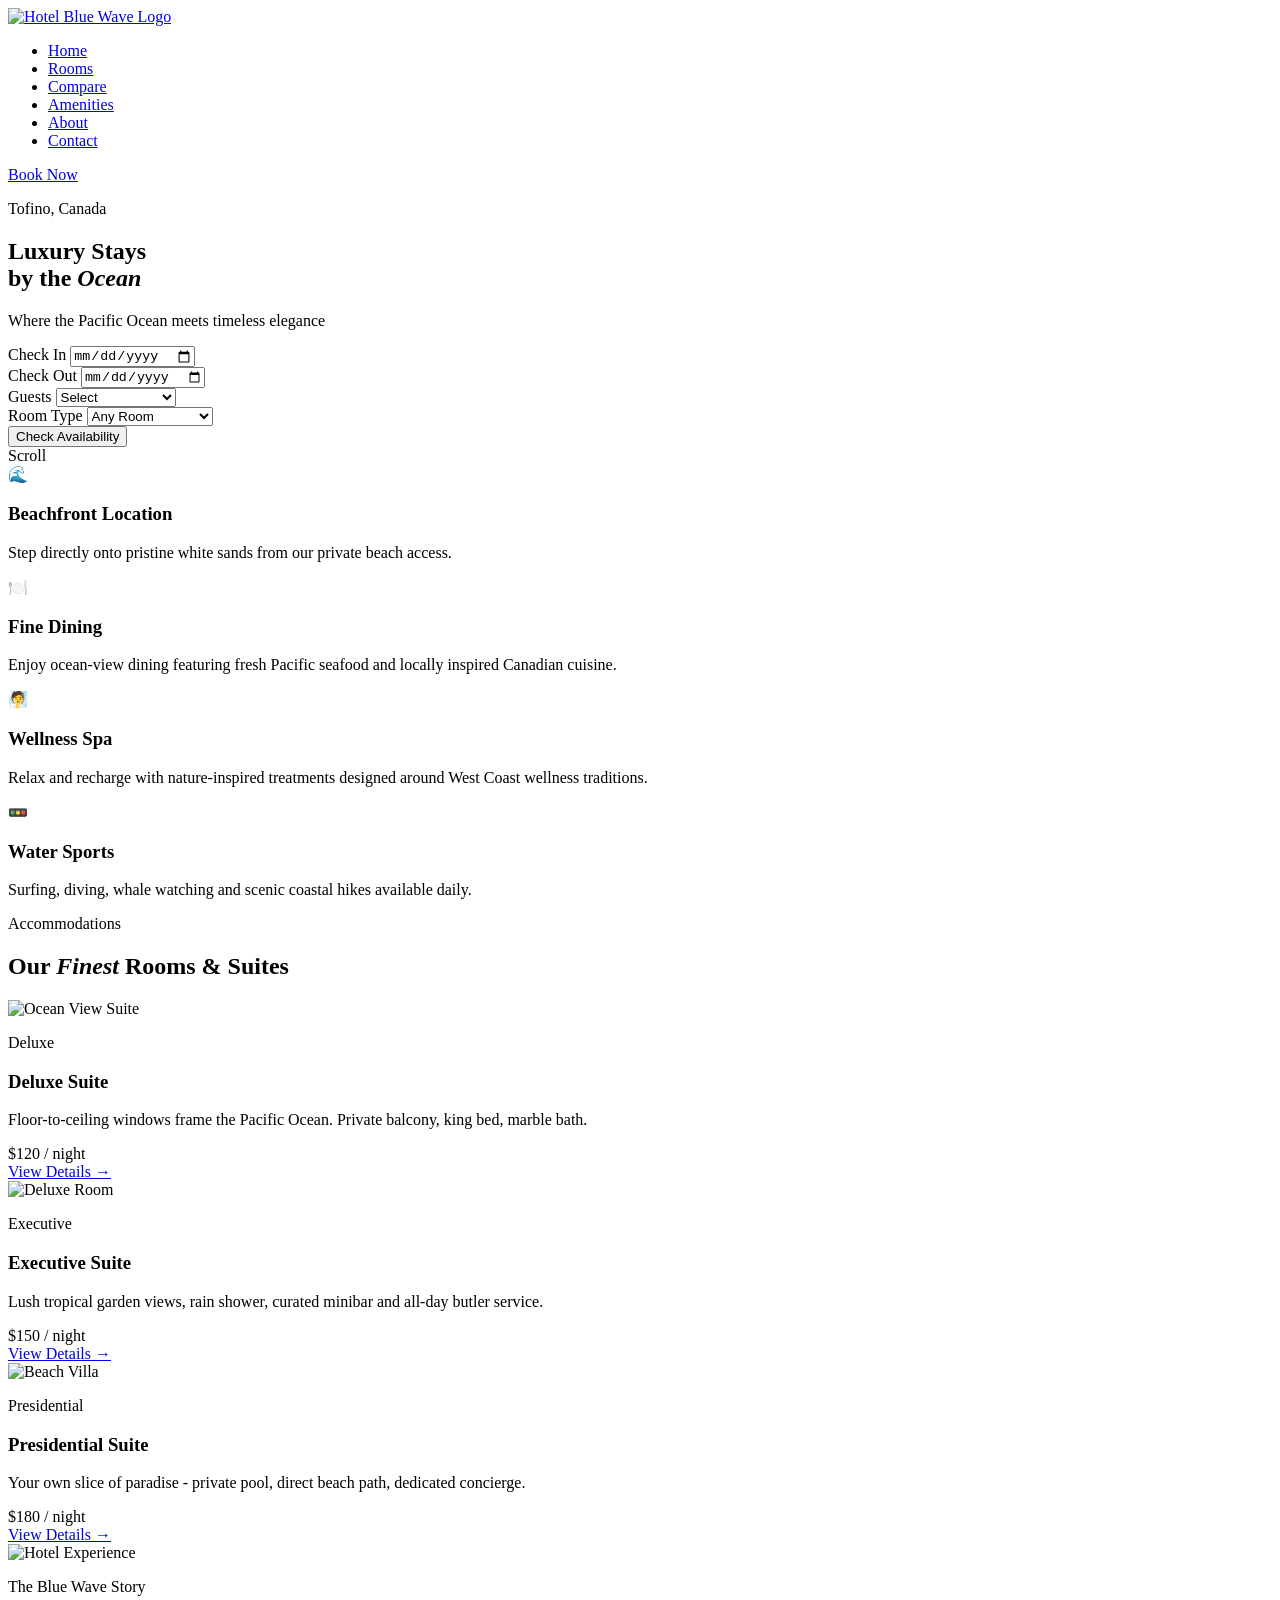
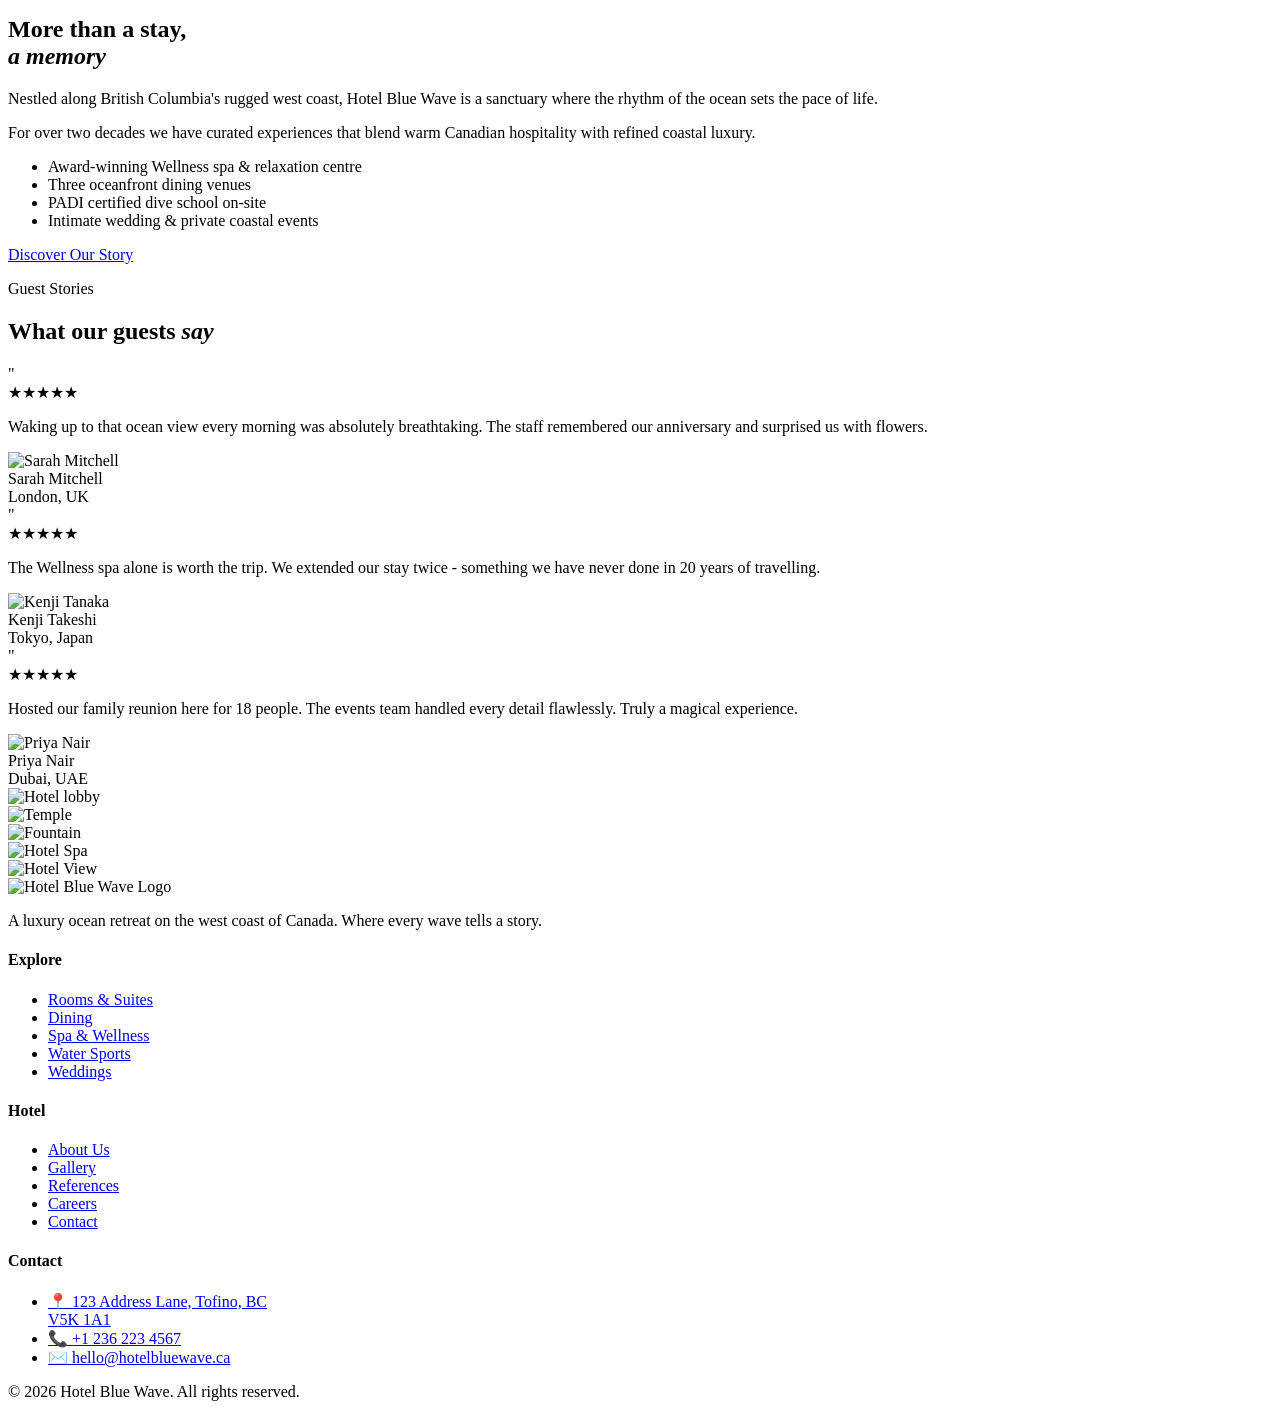
==== index.html @ 7d0e746a "Add files via upload" ====
<!DOCTYPE html>
<html lang="en">
<head>
  <meta charset="UTF-8" />
  <meta name="viewport" content="width=device-width, initial-scale=1.0"/>
  <title>Hotel Blue Wave — Luxury by the Ocean</title>
  <link href="assets/images/logo.ico" type="image/x-icon" rel="icon">
  <link rel="preconnect" href="https://fonts.googleapis.com">
  <link href="https://fonts.googleapis.com/css2?family=Cormorant+Garamond:ital,wght@0,300;0,400;0,600;1,300;1,400&family=DM+Sans:wght@300;400;500&display=swap" rel="stylesheet">
  <link rel="stylesheet" href="assets/css/index_styles.css">
</head>
<body>

  <!-- NAVBAR -->
  <nav class="navbar" id="navbar">
    <div class="logo">
      <a href="index.html">
      <img src="assets/images/logo.png" alt="Hotel Blue Wave Logo" width="140px">
      </a>
    </div>
    <ul class="nav-links" id="nav-links">
      <li><a href="index.html" class="active">Home</a></li>
      <li><a href="rooms.html">Rooms</a></li>
      <li><a href="compare.html">Compare</a></li>
      <li><a href="amenities.html">Amenities</a></li>
      <li><a href="about.html">About</a></li>
      <li><a href="contact.html">Contact</a></li>
    </ul>
    <a href="bookingForm.html" class="book-btn">Book Now</a>
  </nav>

  <!-- HERO -->
  <section class="hero">
    <div class="hero-bg"></div>
    <div class="hero-overlay"></div>
    <div class="hero-content">
      <p class="hero-eyebrow">Tofino, Canada</p>
      <h1>Luxury Stays<br>by the <em>Ocean</em></h1>
      <p>Where the Pacific Ocean meets timeless elegance</p>
      <div class="booking-bar">
        <div class="booking-field">
          <label for="check-in">Check In</label>
          <input type="date" id="check-in">
        </div>
        <div class="booking-field">
          <label for="check-out">Check Out</label>
          <input type="date" id="check-out">
        </div>
        <div class="booking-field">
          <label for="guests">Guests</label>
          <select id="guests">
            <option value="">Select</option>
            <option>1 Adult</option>
            <option>2 Adults</option>
            <option>2 Adults, 1 Child</option>
            <option>Family (4+)</option>
          </select>
        </div>
        <div class="booking-field">
          <label for="room-type">Room Type</label>
          <select id="room-type">
            <option value="">Any Room</option>
            <option value = "Deluxe Room">Deluxe Suite</option>
            <option value = "Executive Suite">Executive Suite</option>
            <option value = "Presidential Suite">Presidential Suite</option>
            <option value = "Family Room">Family Room</option>
          </select>
        </div>
        <button class="search-btn">Check Availability</button>
      </div>
    </div>
    <div class="scroll-hint">
      <div class="line"></div>
      <span>Scroll</span>
    </div>
  </section>

  <!-- FEATURES -->
  <div class="features">
    <div class="feature-item">
      <div class="feature-icon">&#127754;</div>
      <h3>Beachfront Location</h3>
      <p>Step directly onto pristine white sands from our private beach access.</p>
    </div>
    <div class="feature-item">
      <div class="feature-icon">&#127869;&#65039;</div>
      <h3>Fine Dining</h3>
      <p>Enjoy ocean-view dining featuring fresh Pacific seafood and locally inspired Canadian cuisine.</p>
    </div>
    <div class="feature-item">
      <div class="feature-icon">&#129494;</div>
      <h3>Wellness Spa</h3>
      <p>Relax and recharge with nature-inspired treatments designed around West Coast wellness traditions.</p>
    </div>
    <div class="feature-item">
      <div class="feature-icon">&#128677;&#65039;</div>
      <h3>Water Sports</h3>
      <p>Surfing, diving, whale watching and scenic coastal hikes available daily.</p>
    </div>
  </div>

  <!-- ROOMS -->
  <section class="rooms">
    <div class="rooms-header">
      <p class="section-label">Accommodations</p>
      <h2 class="section-title">Our <em>Finest</em> Rooms &amp; Suites</h2>
      <div class="divider"></div>
    </div>
    <div class="rooms-grid">
      <div class="room-card">
        <div class="room-img"><img src="assets/images/oceanSuite.jpg" alt="Ocean View Suite"></div>
        <div class="room-info">
          <p class="room-type">Deluxe</p>
          <h3>Deluxe Suite</h3>
          <p>Floor-to-ceiling windows frame the Pacific Ocean. Private balcony, king bed, marble bath.</p>
          <div class="room-footer">
            <div class="room-price">$120 <span>/ night</span></div>
            <a href="rooms.html" class="room-btn">View Details &rarr;</a>
          </div>
        </div>
      </div>
      <div class="room-card">
        <div class="room-img"><img src="assets/images/jrSuite.webp" alt="Deluxe Room"></div>
        <div class="room-info">
          <p class="room-type">Executive</p>
          <h3>Executive Suite</h3>
          <p>Lush tropical garden views, rain shower, curated minibar and all-day butler service.</p>
          <div class="room-footer">
            <div class="room-price">$150 <span>/ night</span></div>
            <a href="rooms.html" class="room-btn">View Details &rarr;</a>
          </div>
        </div>
      </div>
      <div class="room-card">
        <div class="room-img"><img src="assets/images/presidentialSuite.jpg" alt="Beach Villa"></div>
        <div class="room-info">
          <p class="room-type">Presidential</p>
          <h3>Presidential Suite</h3>
          <p>Your own slice of paradise - private pool, direct beach path, dedicated concierge.</p>
          <div class="room-footer">
            <div class="room-price">$180 <span>/ night</span></div>
            <a href="rooms.html" class="room-btn">View Details &rarr;</a>
          </div>
        </div>
      </div>
    </div>
  </section>

  <!-- EXPERIENCE -->
  <div class="experience">
    <div class="exp-image"><img src="assets/images/homecontent.png" alt="Hotel Experience"></div>
    <div class="exp-content">
      <p class="section-label">The Blue Wave Story</p>
      <h2 class="section-title">More than a stay,<br><em>a memory</em></h2>
      <div class="divider"></div>
      <p>Nestled along British Columbia's rugged west coast, Hotel Blue Wave is a sanctuary where the rhythm of the ocean sets the pace of life.</p>
      <p>For over two decades we have curated experiences that blend warm Canadian hospitality with refined coastal luxury.</p>
      <ul class="exp-list">
        <li>Award-winning Wellness spa &amp; relaxation centre</li>
        <li>Three oceanfront dining venues</li>
        <li>PADI certified dive school on-site</li>
        <li>Intimate wedding &amp; private coastal events</li>
      </ul>
      <a href="about.html" class="cta-btn">Discover Our Story</a>
    </div>
  </div>

  <!-- TESTIMONIALS -->
  <section class="testimonials">
    <p class="section-label">Guest Stories</p>
    <h2 class="section-title">What our guests <em>say</em></h2>
    <div class="divider"></div>
    <div class="testi-grid">
      <div class="testi-card">
        <div class="quote-mark">"</div>
        <div class="stars">&#9733;&#9733;&#9733;&#9733;&#9733;</div>
        <p>Waking up to that ocean view every morning was absolutely breathtaking. The staff remembered our anniversary and surprised us with flowers.</p>
        <div class="testi-author">
          <div class="testi-avatar"><img src="assets/images/guest-sarah.avif" alt="Sarah Mitchell"></div>
          <div><div class="testi-name">Sarah Mitchell</div><div class="testi-loc">London, UK</div></div>
        </div>
      </div>
      <div class="testi-card">
        <div class="quote-mark">"</div>
        <div class="stars">&#9733;&#9733;&#9733;&#9733;&#9733;</div>
        <p>The Wellness spa alone is worth the trip. We extended our stay twice - something we have never done in 20 years of travelling.</p>
        <div class="testi-author">
          <div class="testi-avatar"><img src="assets/images/guest-kenji.avif" alt="Kenji Tanaka"></div>
          <div><div class="testi-name">Kenji Takeshi</div><div class="testi-loc">Tokyo, Japan</div></div>
        </div>
      </div>
      <div class="testi-card">
        <div class="quote-mark">"</div>
        <div class="stars">&#9733;&#9733;&#9733;&#9733;&#9733;</div>
        <p>Hosted our family reunion here for 18 people. The events team handled every detail flawlessly. Truly a magical experience.</p>
        <div class="testi-author">
          <div class="testi-avatar"><img src="assets/images/guest-priya.avif" alt="Priya Nair"></div>
          <div><div class="testi-name">Priya Nair</div><div class="testi-loc">Dubai, UAE</div></div>
        </div>
      </div>
    </div>
  </section>

  <!-- GALLERY -->
  <div class="gallery">
    <div class="gallery-item"><img src="assets/images/lobby.png" alt="Hotel lobby"></div>
    <div class="gallery-item"><img src="assets/images/hoteltemple.png" alt="Temple"></div>
    <div class="gallery-item"><img src="assets/images/fountain.png" alt="Fountain"></div>
    <div class="gallery-item"><img src="assets/images/hotelspa.png" alt="Hotel Spa"></div>
    <div class="gallery-item"><img src="assets/images/outside.png" alt="Hotel View"></div>
  </div>

  <!-- FOOTER -->
  <footer>
    <div class="footer-grid">
      <div class="footer-brand">
        <img src="assets/images/logo.png" alt="Hotel Blue Wave Logo" class="footer-logo">
        <p>A luxury ocean retreat on the west coast of Canada. Where every wave tells a story.</p>
      </div>
      <div class="footer-col">
        <h4>Explore</h4>
        <ul>
          <li><a href="rooms.html">Rooms &amp; Suites</a></li>
          <li><a href="#">Dining</a></li>
          <li><a href="amenities.html">Spa &amp; Wellness</a></li>
          <li><a href="#">Water Sports</a></li>
          <li><a href="#">Weddings</a></li>
        </ul>
      </div>
      <div class="footer-col">
        <h4>Hotel</h4>
        <ul>
          <li><a href="about.html">About Us</a></li>
          <li><a href="#">Gallery</a></li>
          <li><a href="references.html">References</a></li>
          <li><a href="#">Careers</a></li>
          <li><a href="contact.html">Contact</a></li>
        </ul>
      </div>
      <div class="footer-col">
        <h4>Contact</h4>
        <ul>
          <li><a href="#">&#128205; 123 Address Lane, Tofino, BC<br> V5K 1A1</a></li>
          <li><a href="#">&#128222; +1 236 223 4567</a></li>
          <li><a href="#">&#9993;&#65039; hello@hotelbluewave.ca</a></li>
        </ul>
      </div>
    </div>
    <div class="footer-bottom">
      <span>&copy; 2026 Hotel Blue Wave. All rights reserved.</span>
      <span id="dateTime"></span>
    </div>
  </footer>

  <script src="assets/js/index.js"></script>
</body>
</html>
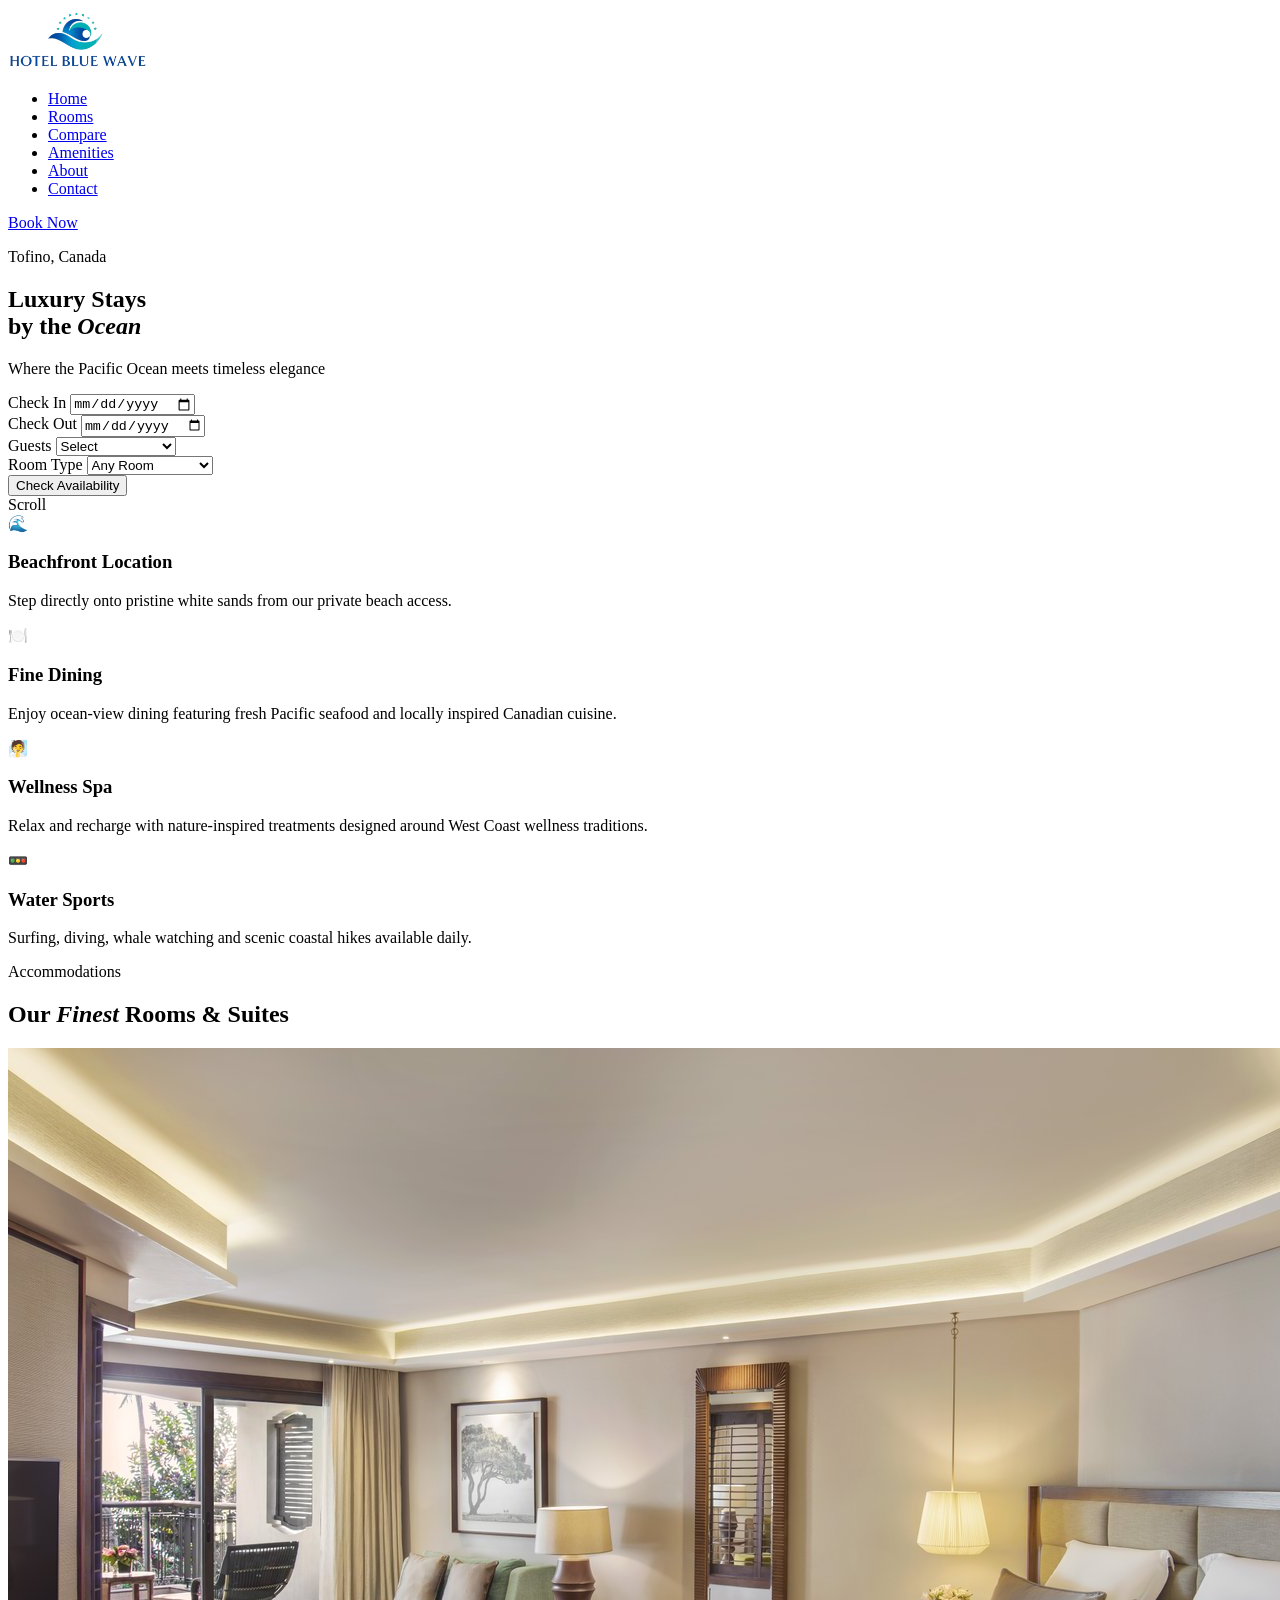
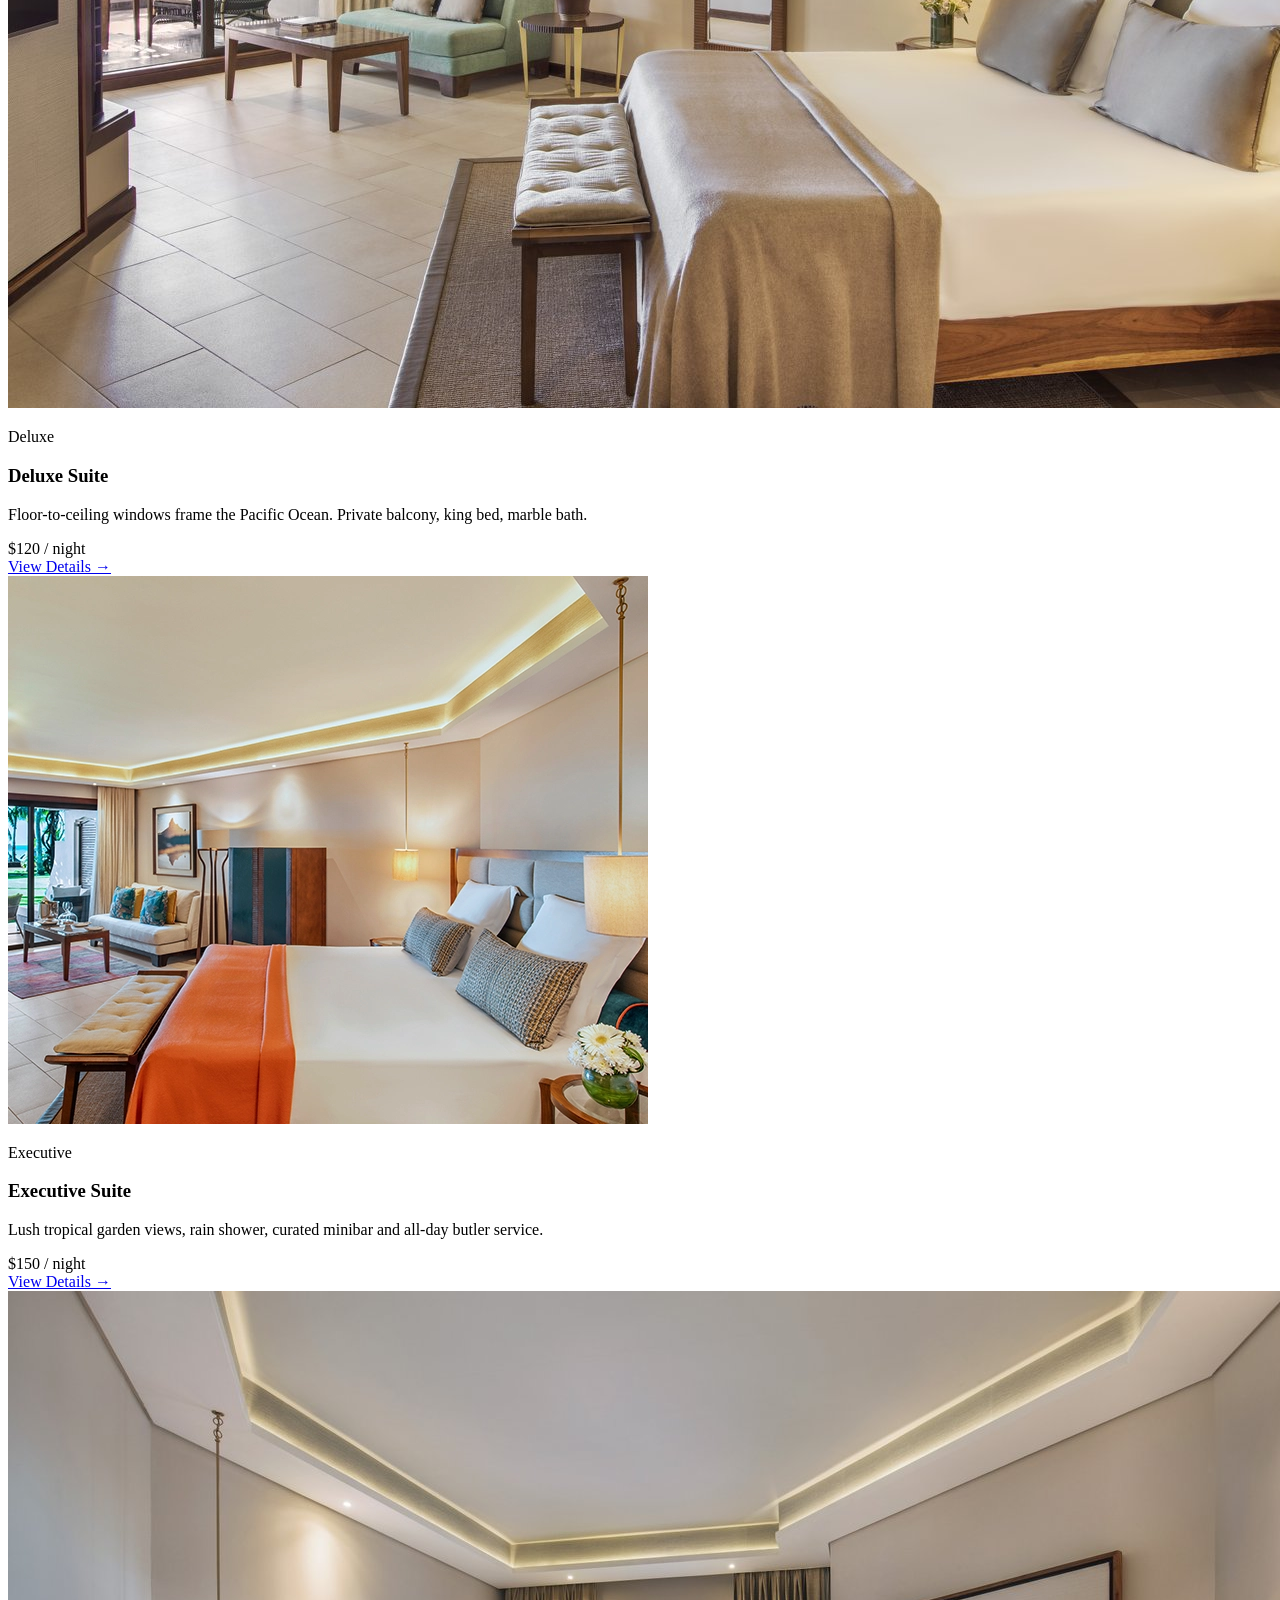
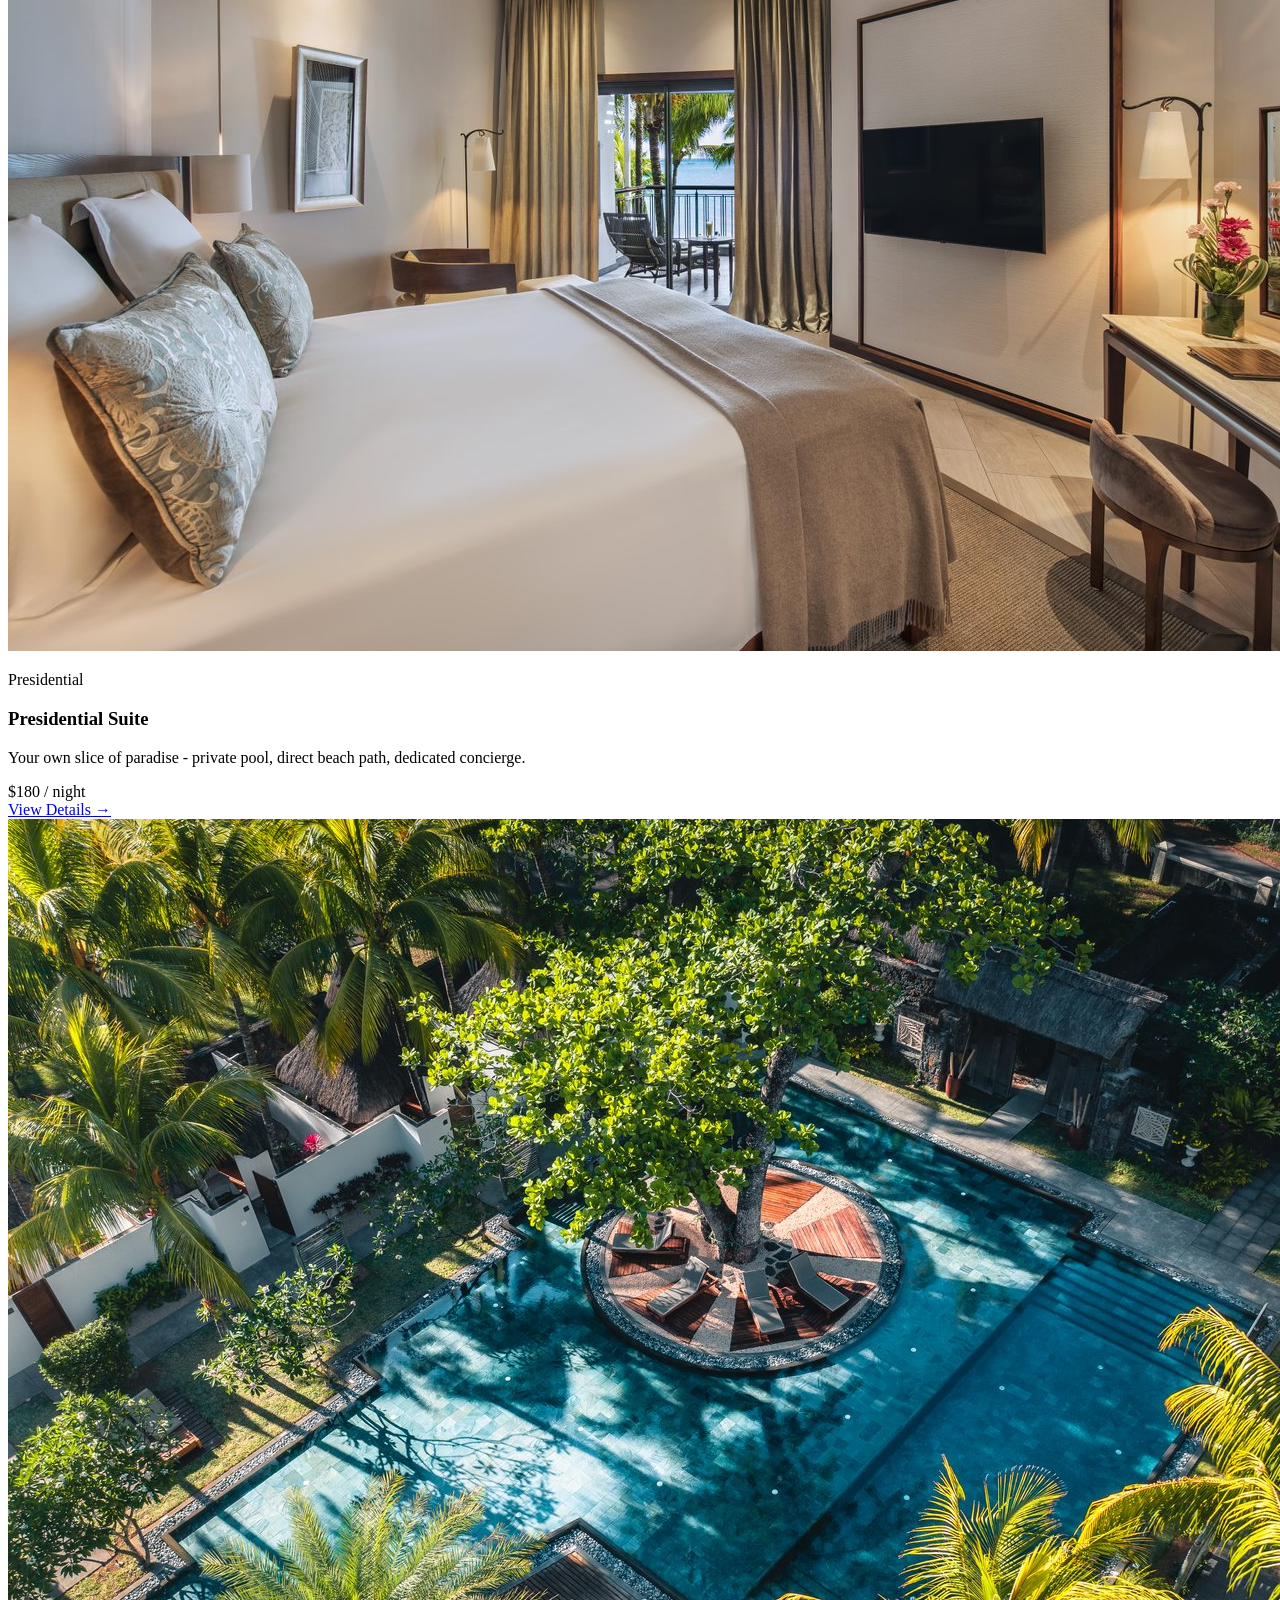
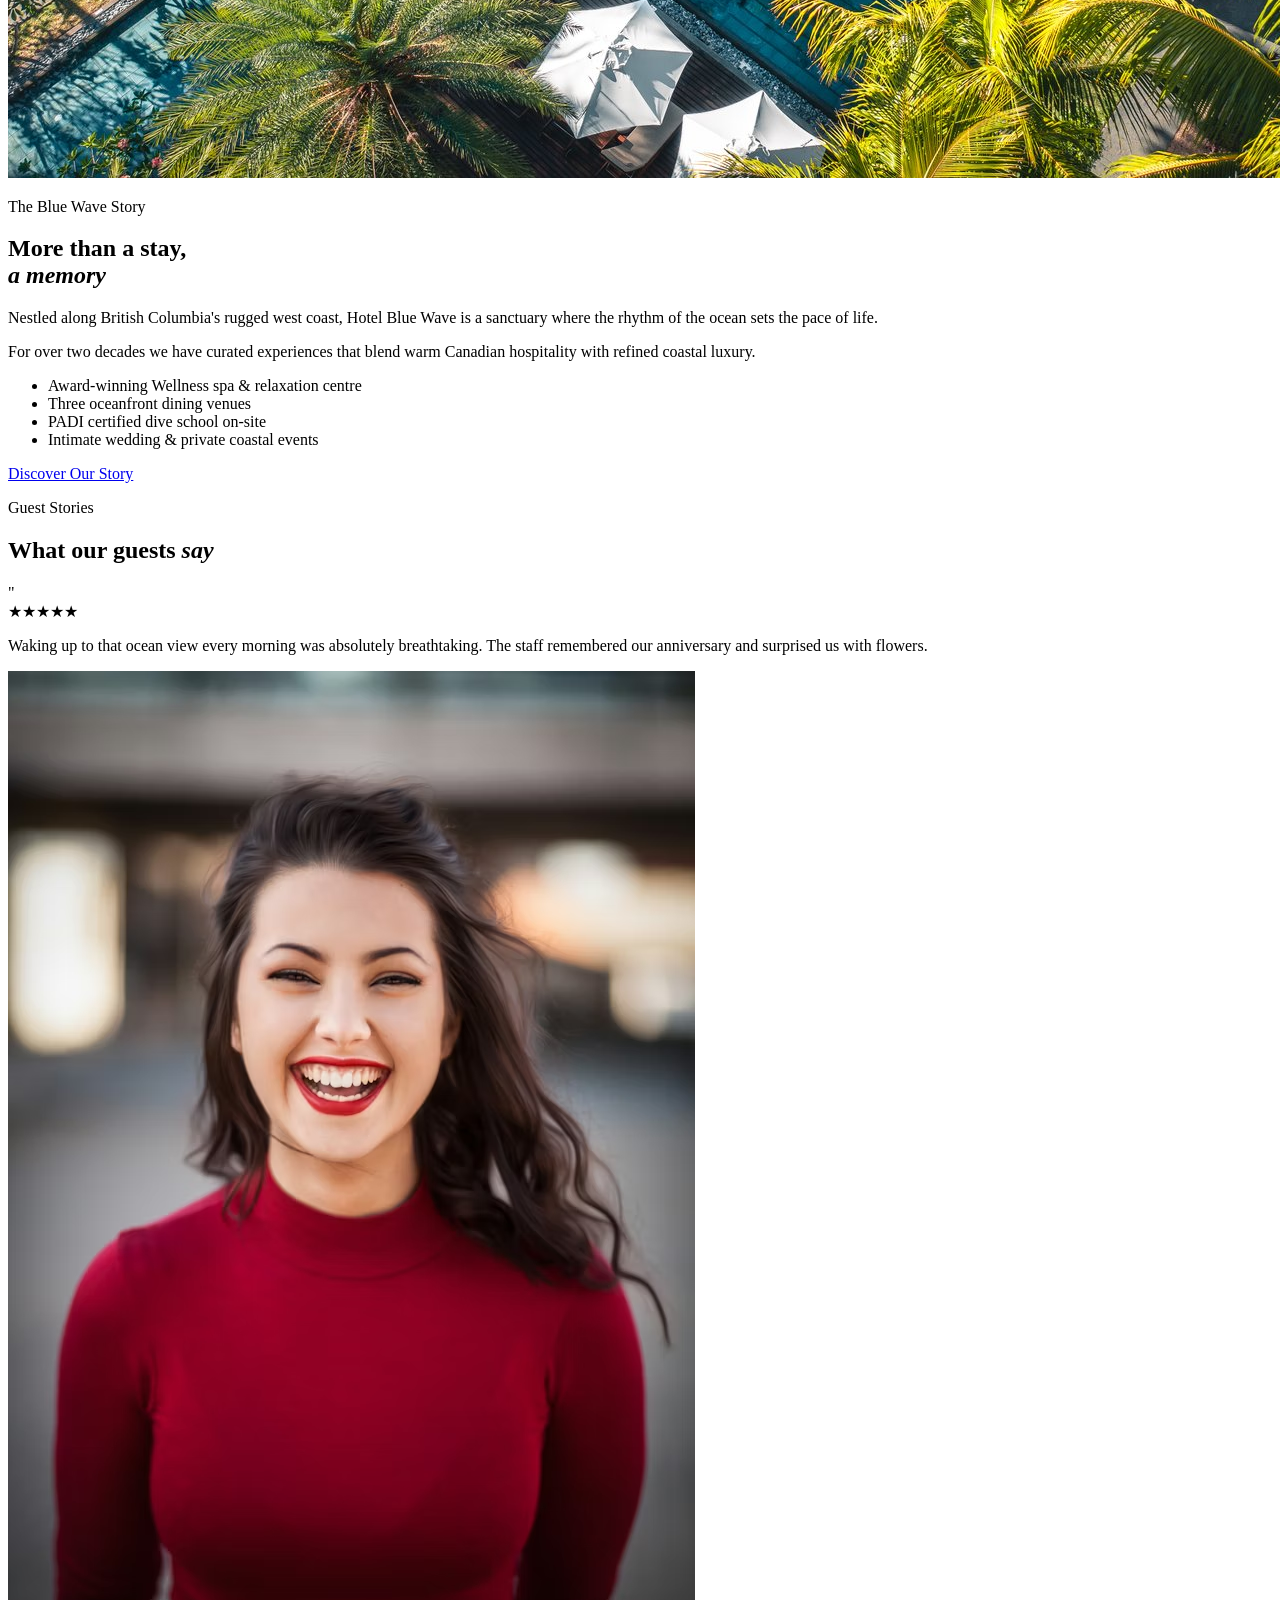
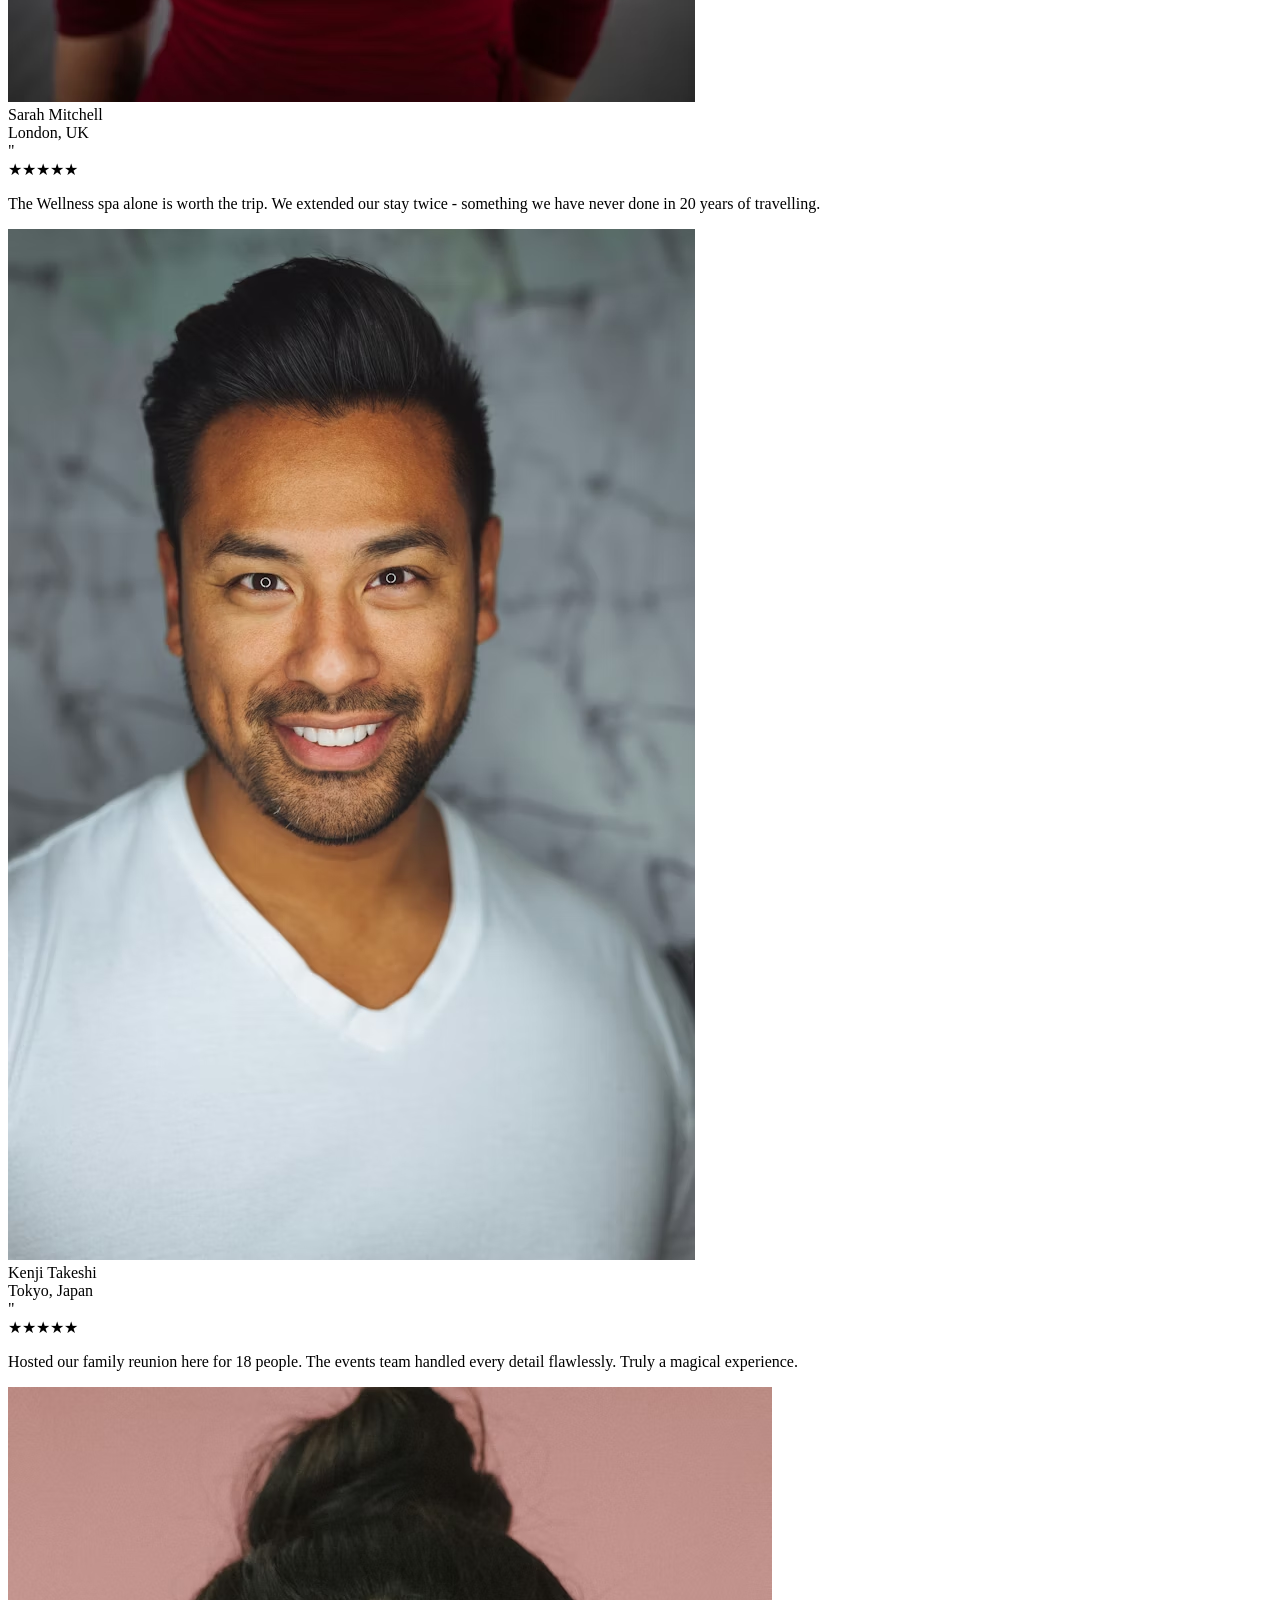
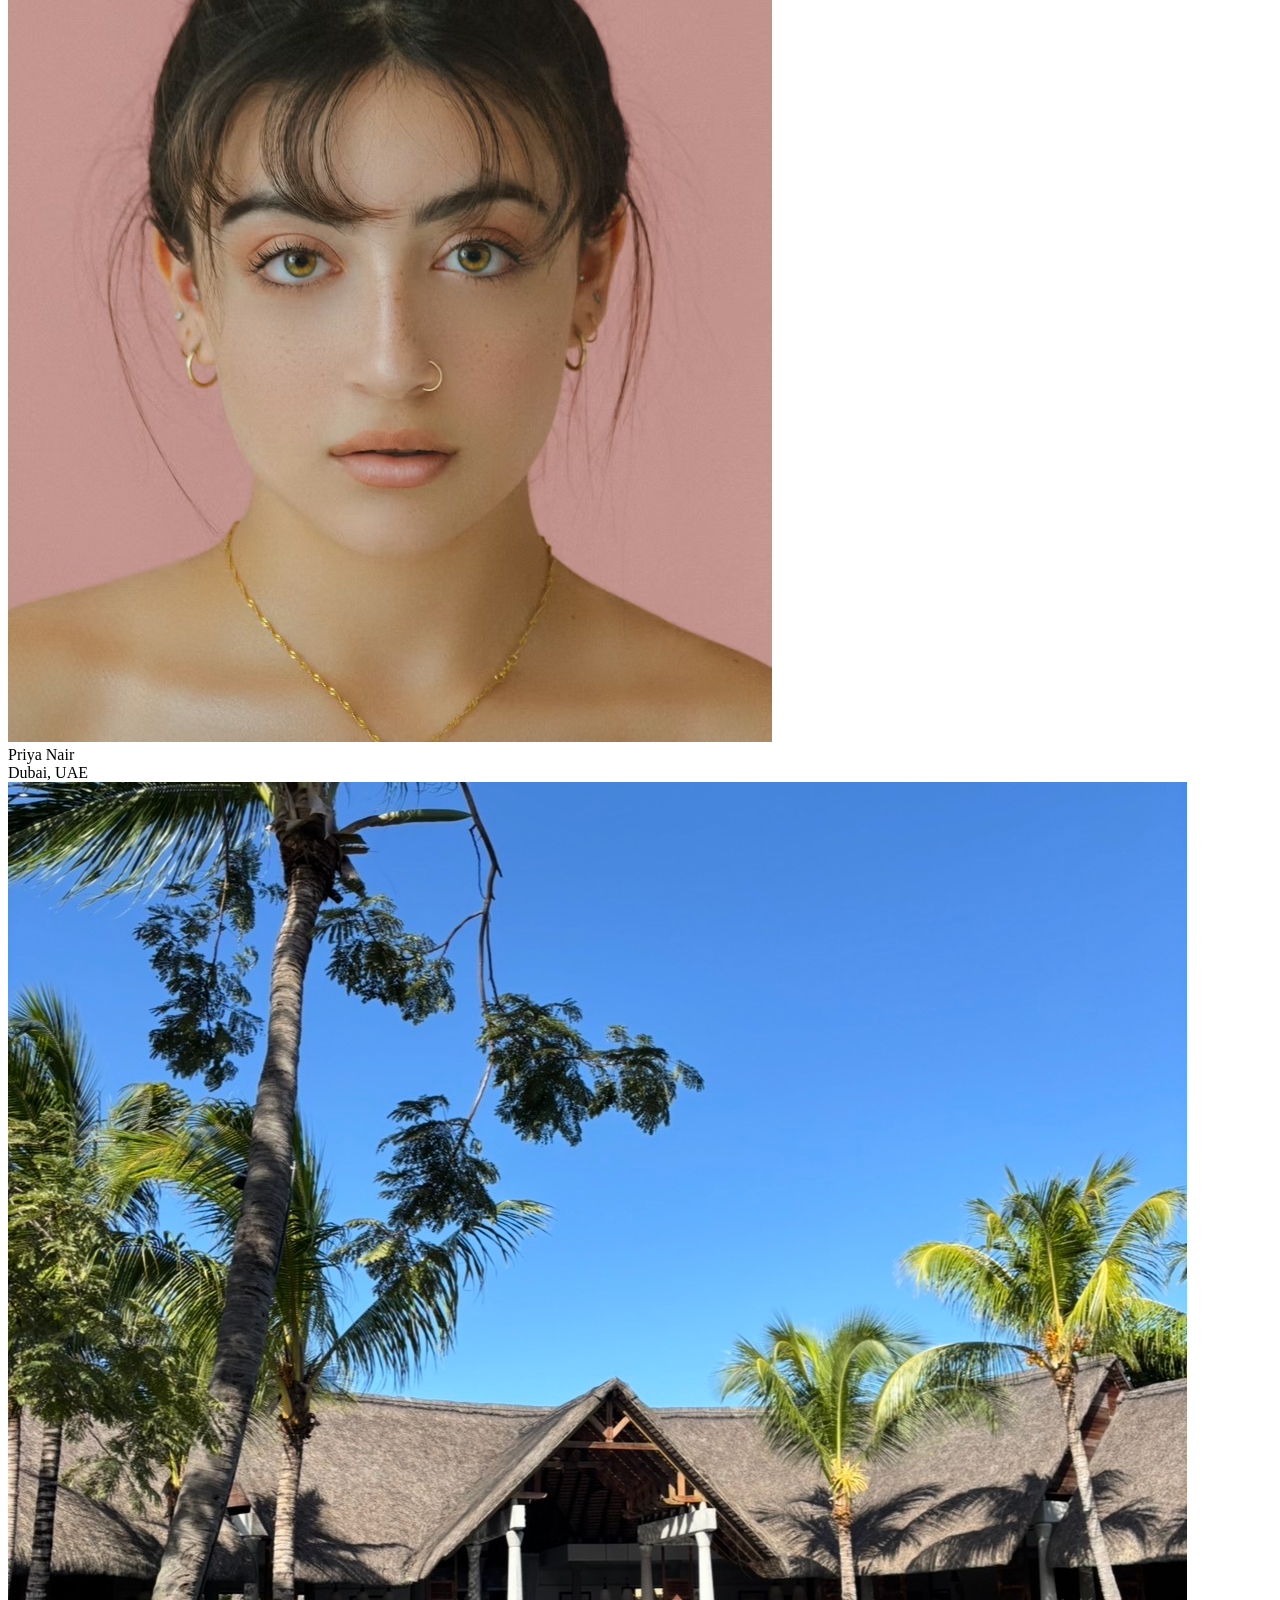
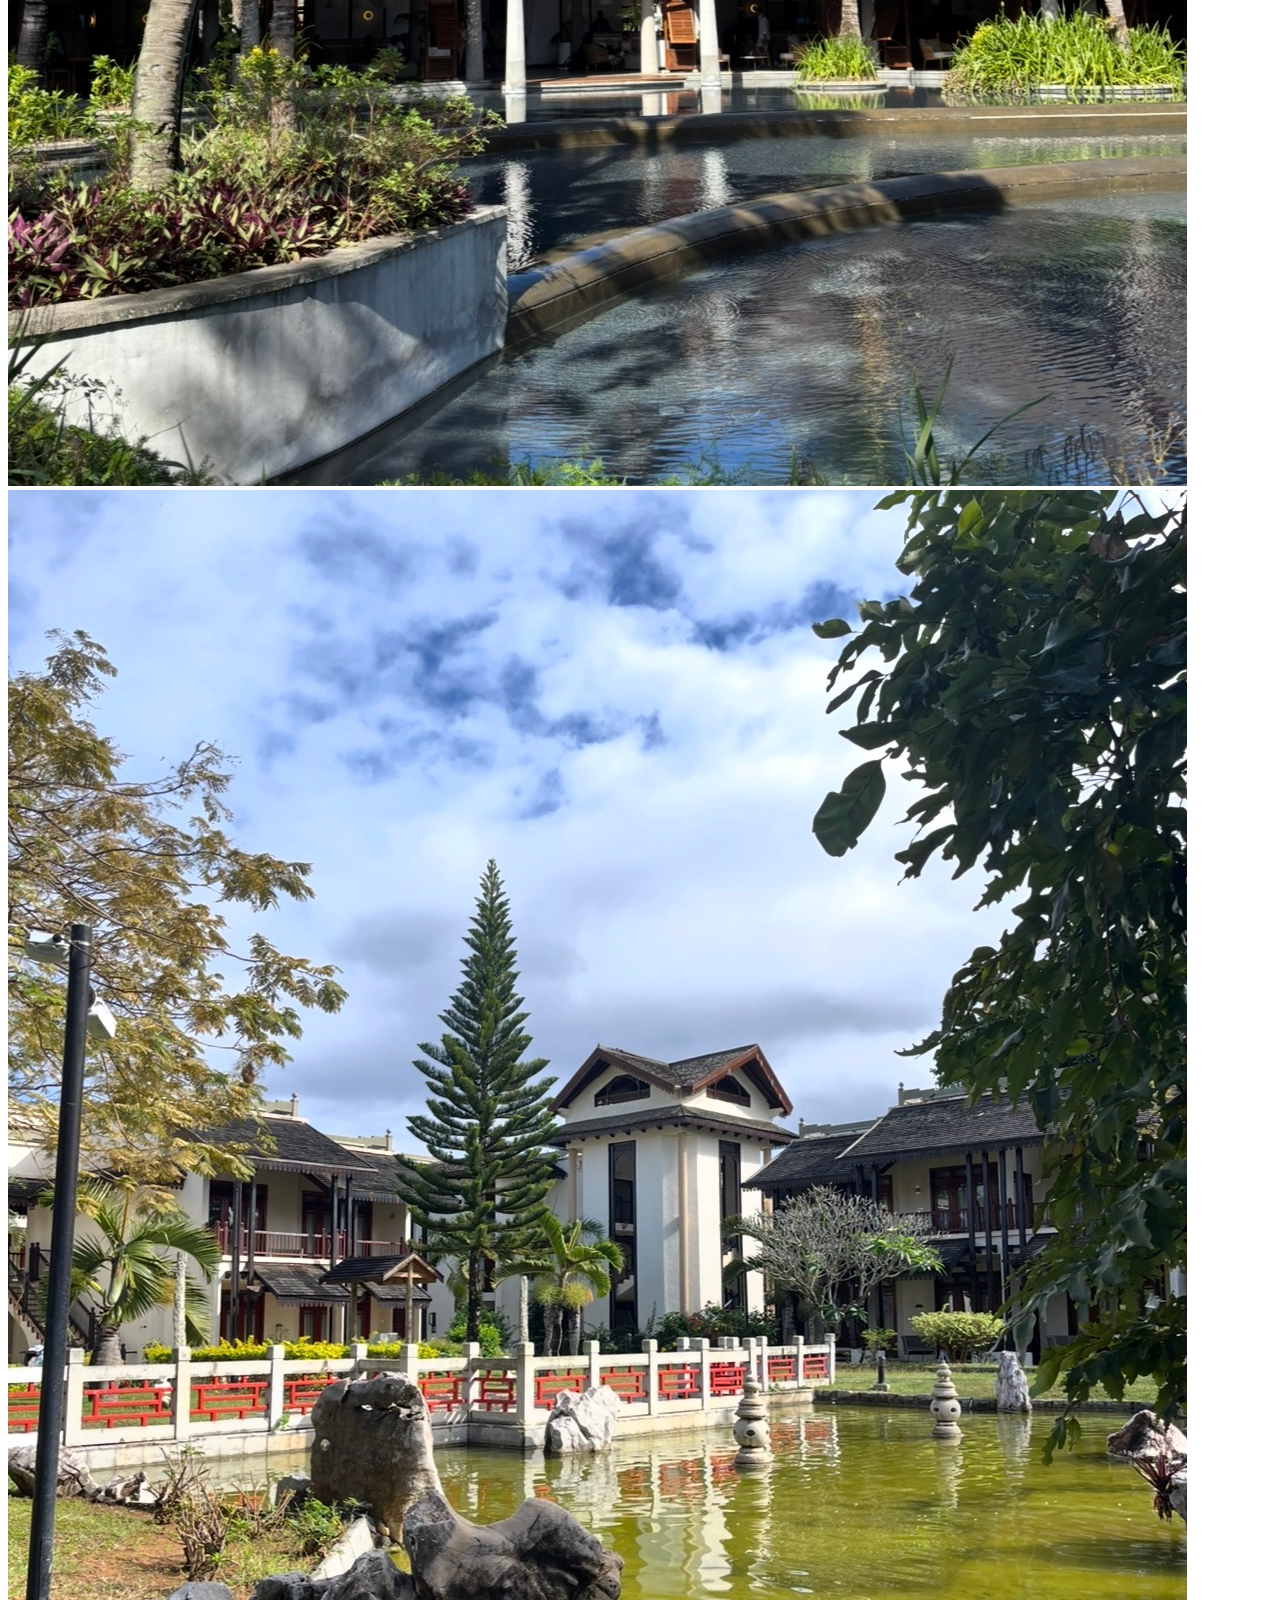
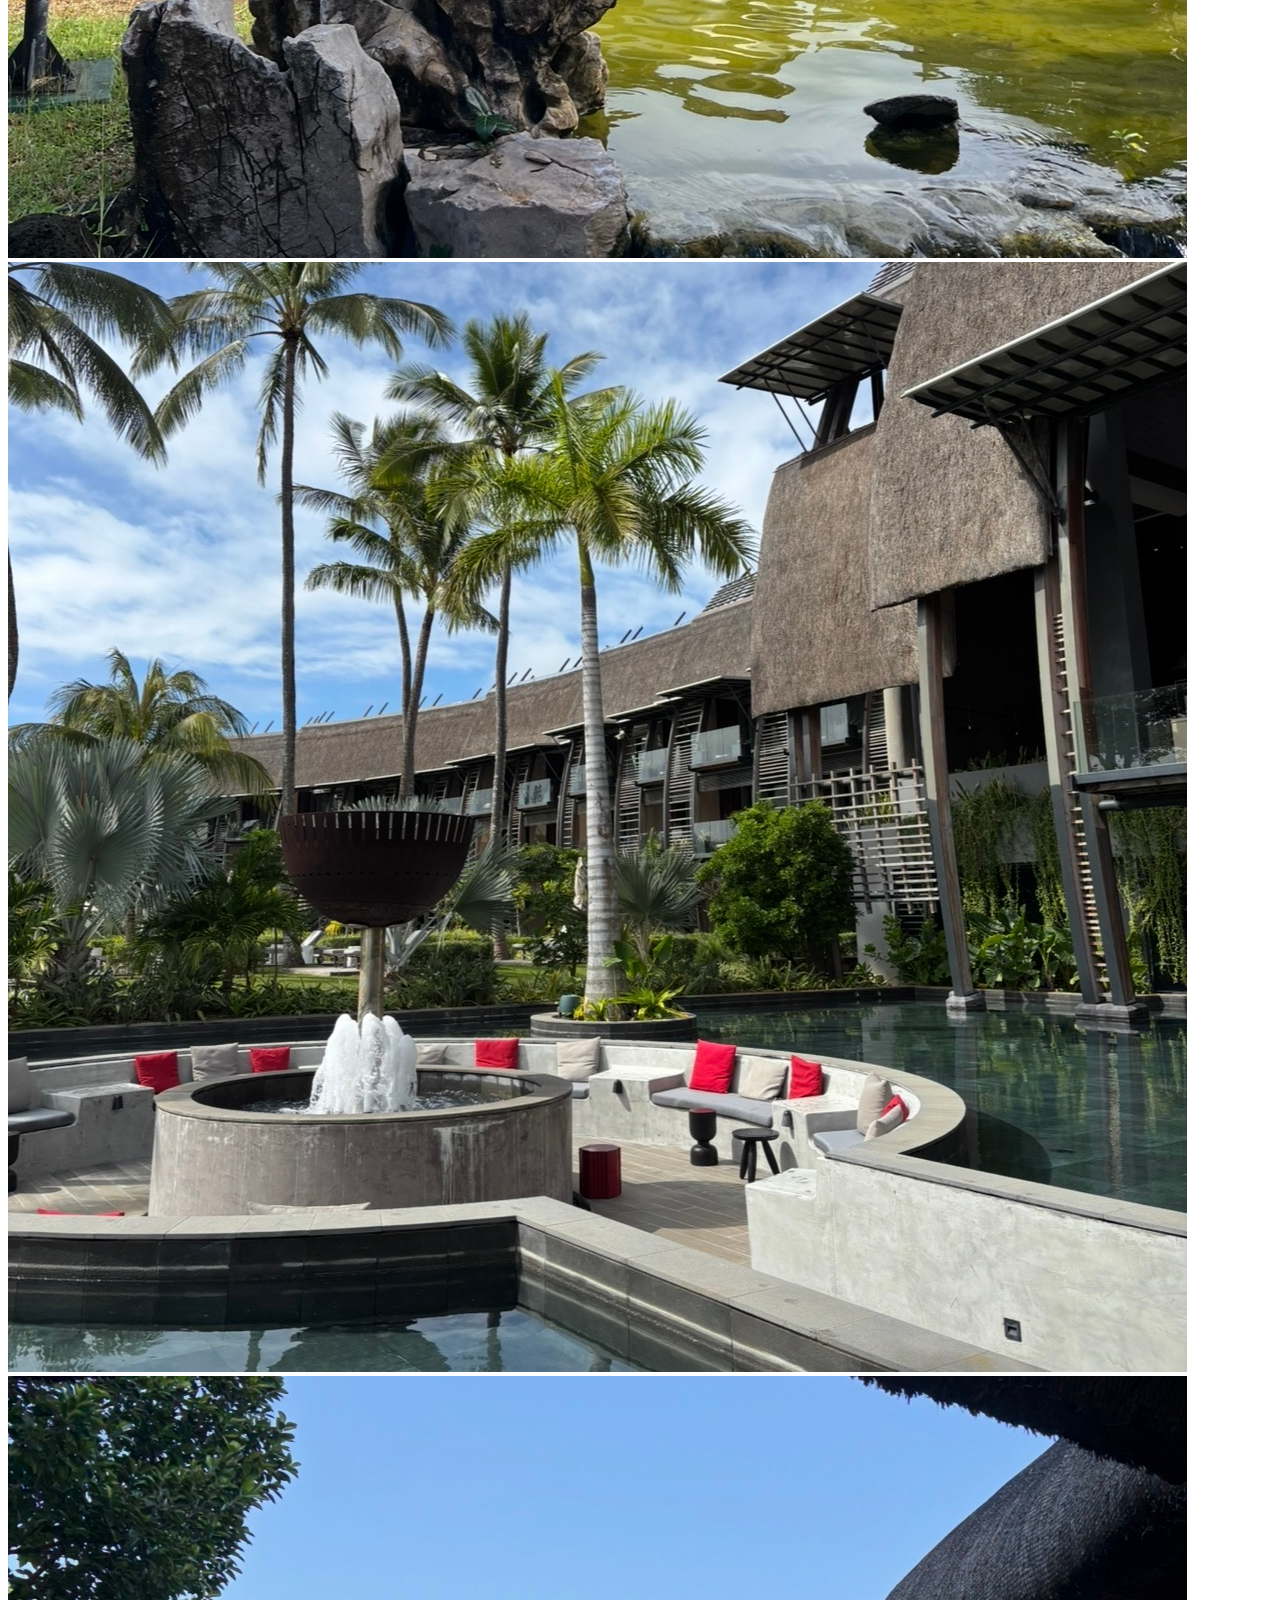
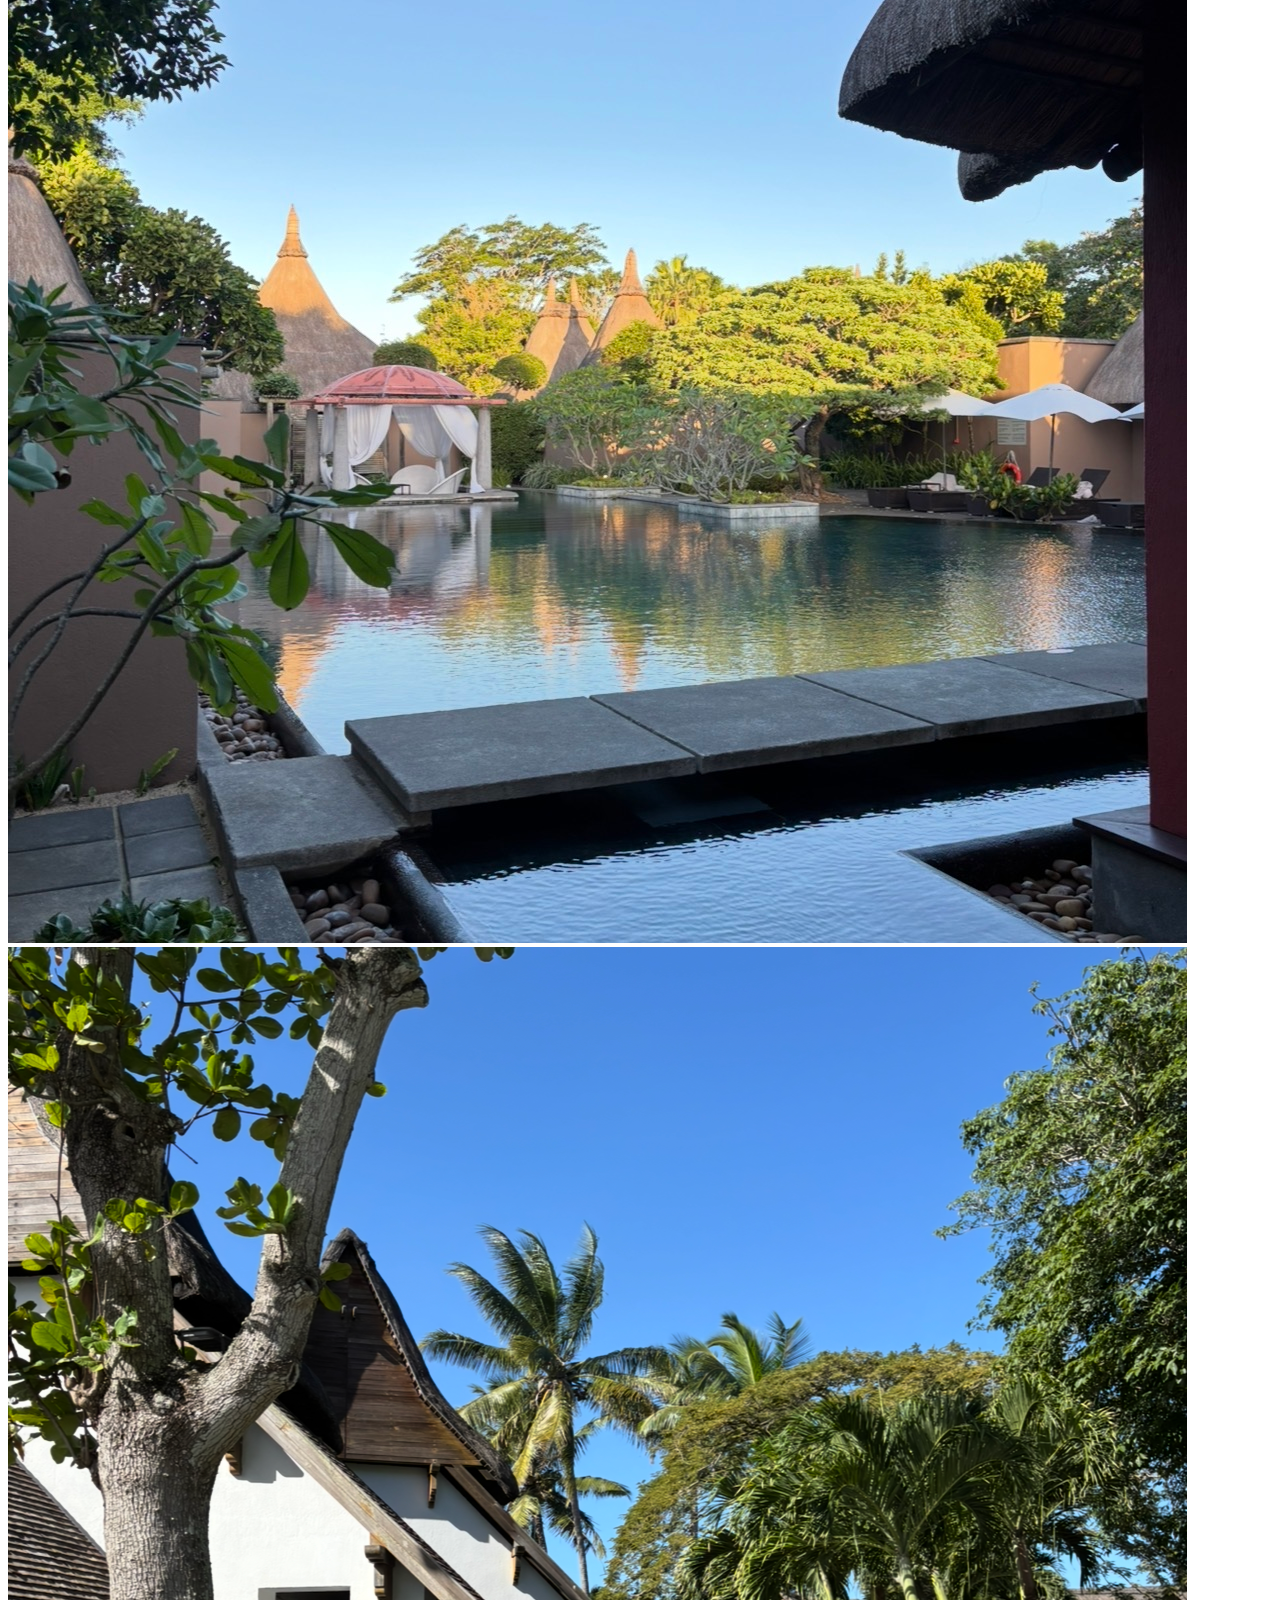
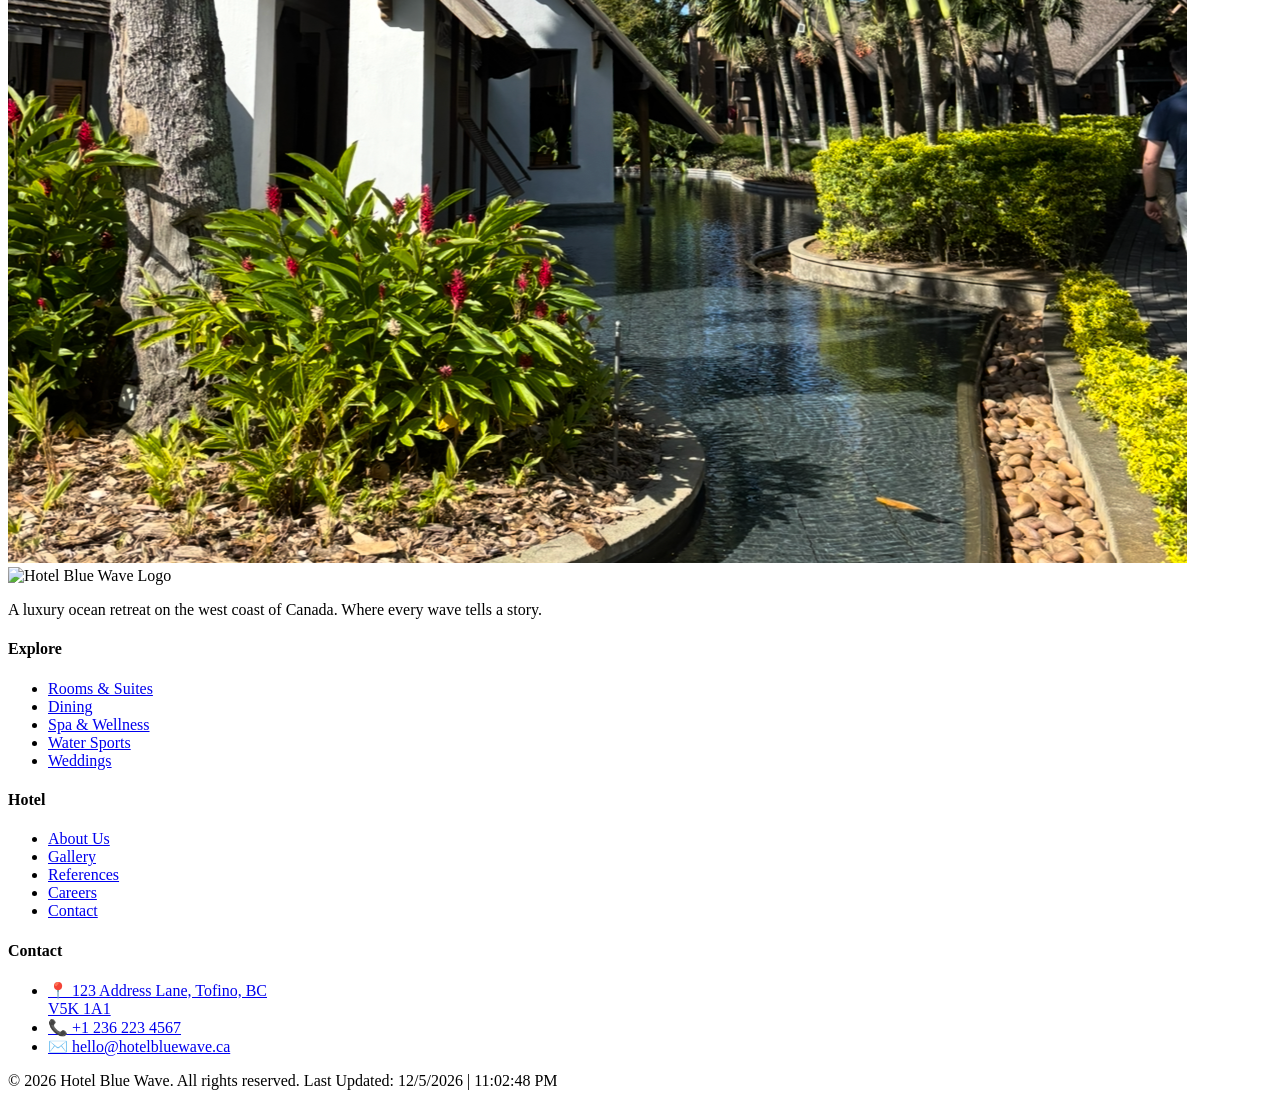
==== commit 57df9ffa: "Update index.html fixing broken links" ====
--- a/index.html
+++ b/index.html
@@ -4,7 +4,7 @@
   <meta charset="UTF-8" />
   <meta name="viewport" content="width=device-width, initial-scale=1.0"/>
   <title>Hotel Blue Wave — Luxury by the Ocean</title>
-  <link href="assets/images/logo.ico" type="image/x-icon" rel="icon">
+  <link href="logo.ico" type="image/x-icon" rel="icon">
   <link rel="preconnect" href="https://fonts.googleapis.com">
   <link href="https://fonts.googleapis.com/css2?family=Cormorant+Garamond:ital,wght@0,300;0,400;0,600;1,300;1,400&family=DM+Sans:wght@300;400;500&display=swap" rel="stylesheet">
   <link rel="stylesheet" href="assets/css/index_styles.css">
@@ -15,7 +15,7 @@
   <nav class="navbar" id="navbar">
     <div class="logo">
       <a href="index.html">
-      <img src="assets/images/logo.png" alt="Hotel Blue Wave Logo" width="140px">
+      <img src="logo.png" alt="Hotel Blue Wave Logo" width="140px">
       </a>
     </div>
     <ul class="nav-links" id="nav-links">
@@ -108,7 +108,7 @@
     </div>
     <div class="rooms-grid">
       <div class="room-card">
-        <div class="room-img"><img src="assets/images/oceanSuite.jpg" alt="Ocean View Suite"></div>
+        <div class="room-img"><img src="oceanSuite.jpg" alt="Ocean View Suite"></div>
         <div class="room-info">
           <p class="room-type">Deluxe</p>
           <h3>Deluxe Suite</h3>
@@ -120,7 +120,7 @@
         </div>
       </div>
       <div class="room-card">
-        <div class="room-img"><img src="assets/images/jrSuite.webp" alt="Deluxe Room"></div>
+        <div class="room-img"><img src="jrSuite.webp" alt="Deluxe Room"></div>
         <div class="room-info">
           <p class="room-type">Executive</p>
           <h3>Executive Suite</h3>
@@ -132,7 +132,7 @@
         </div>
       </div>
       <div class="room-card">
-        <div class="room-img"><img src="assets/images/presidentialSuite.jpg" alt="Beach Villa"></div>
+        <div class="room-img"><img src="presidentialSuite.jpg" alt="Beach Villa"></div>
         <div class="room-info">
           <p class="room-type">Presidential</p>
           <h3>Presidential Suite</h3>
@@ -148,7 +148,7 @@
 
   <!-- EXPERIENCE -->
   <div class="experience">
-    <div class="exp-image"><img src="assets/images/homecontent.png" alt="Hotel Experience"></div>
+    <div class="exp-image"><img src="homecontent.png" alt="Hotel Experience"></div>
     <div class="exp-content">
       <p class="section-label">The Blue Wave Story</p>
       <h2 class="section-title">More than a stay,<br><em>a memory</em></h2>
@@ -176,7 +176,7 @@
         <div class="stars">&#9733;&#9733;&#9733;&#9733;&#9733;</div>
         <p>Waking up to that ocean view every morning was absolutely breathtaking. The staff remembered our anniversary and surprised us with flowers.</p>
         <div class="testi-author">
-          <div class="testi-avatar"><img src="assets/images/guest-sarah.avif" alt="Sarah Mitchell"></div>
+          <div class="testi-avatar"><img src="guest-sarah.avif" alt="Sarah Mitchell"></div>
           <div><div class="testi-name">Sarah Mitchell</div><div class="testi-loc">London, UK</div></div>
         </div>
       </div>
@@ -185,7 +185,7 @@
         <div class="stars">&#9733;&#9733;&#9733;&#9733;&#9733;</div>
         <p>The Wellness spa alone is worth the trip. We extended our stay twice - something we have never done in 20 years of travelling.</p>
         <div class="testi-author">
-          <div class="testi-avatar"><img src="assets/images/guest-kenji.avif" alt="Kenji Tanaka"></div>
+          <div class="testi-avatar"><img src="guest-kenji.avif" alt="Kenji Tanaka"></div>
           <div><div class="testi-name">Kenji Takeshi</div><div class="testi-loc">Tokyo, Japan</div></div>
         </div>
       </div>
@@ -194,7 +194,7 @@
         <div class="stars">&#9733;&#9733;&#9733;&#9733;&#9733;</div>
         <p>Hosted our family reunion here for 18 people. The events team handled every detail flawlessly. Truly a magical experience.</p>
         <div class="testi-author">
-          <div class="testi-avatar"><img src="assets/images/guest-priya.avif" alt="Priya Nair"></div>
+          <div class="testi-avatar"><img src="guest-priya.avif" alt="Priya Nair"></div>
           <div><div class="testi-name">Priya Nair</div><div class="testi-loc">Dubai, UAE</div></div>
         </div>
       </div>
@@ -203,11 +203,11 @@
 
   <!-- GALLERY -->
   <div class="gallery">
-    <div class="gallery-item"><img src="assets/images/lobby.png" alt="Hotel lobby"></div>
-    <div class="gallery-item"><img src="assets/images/hoteltemple.png" alt="Temple"></div>
-    <div class="gallery-item"><img src="assets/images/fountain.png" alt="Fountain"></div>
-    <div class="gallery-item"><img src="assets/images/hotelspa.png" alt="Hotel Spa"></div>
-    <div class="gallery-item"><img src="assets/images/outside.png" alt="Hotel View"></div>
+    <div class="gallery-item"><img src="lobby.png" alt="Hotel lobby"></div>
+    <div class="gallery-item"><img src="hoteltemple.png" alt="Temple"></div>
+    <div class="gallery-item"><img src="fountain.png" alt="Fountain"></div>
+    <div class="gallery-item"><img src="hotelspa.png" alt="Hotel Spa"></div>
+    <div class="gallery-item"><img src="outside.png" alt="Hotel View"></div>
   </div>
 
   <!-- FOOTER -->
@@ -252,6 +252,6 @@
     </div>
   </footer>
 
-  <script src="assets/js/index.js"></script>
+  <script src="index.js"></script>
 </body>
-</html>+</html>
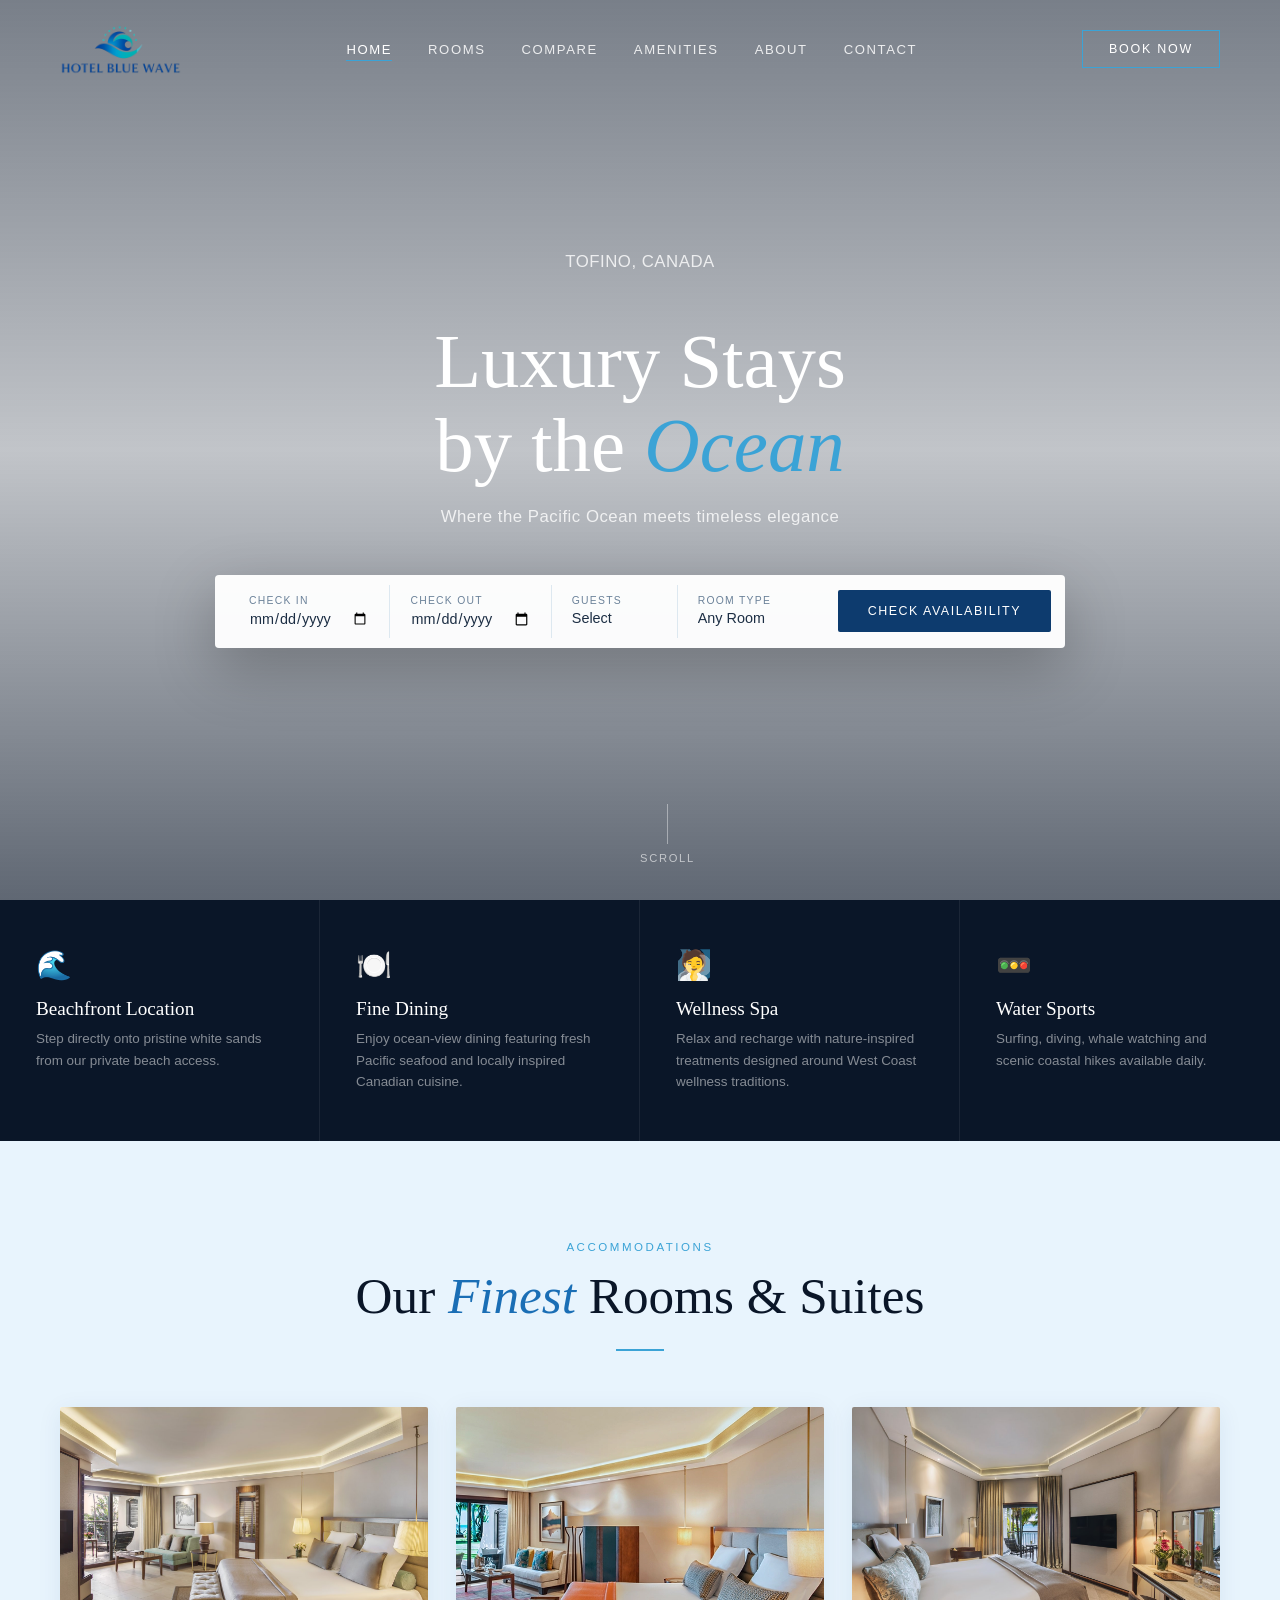
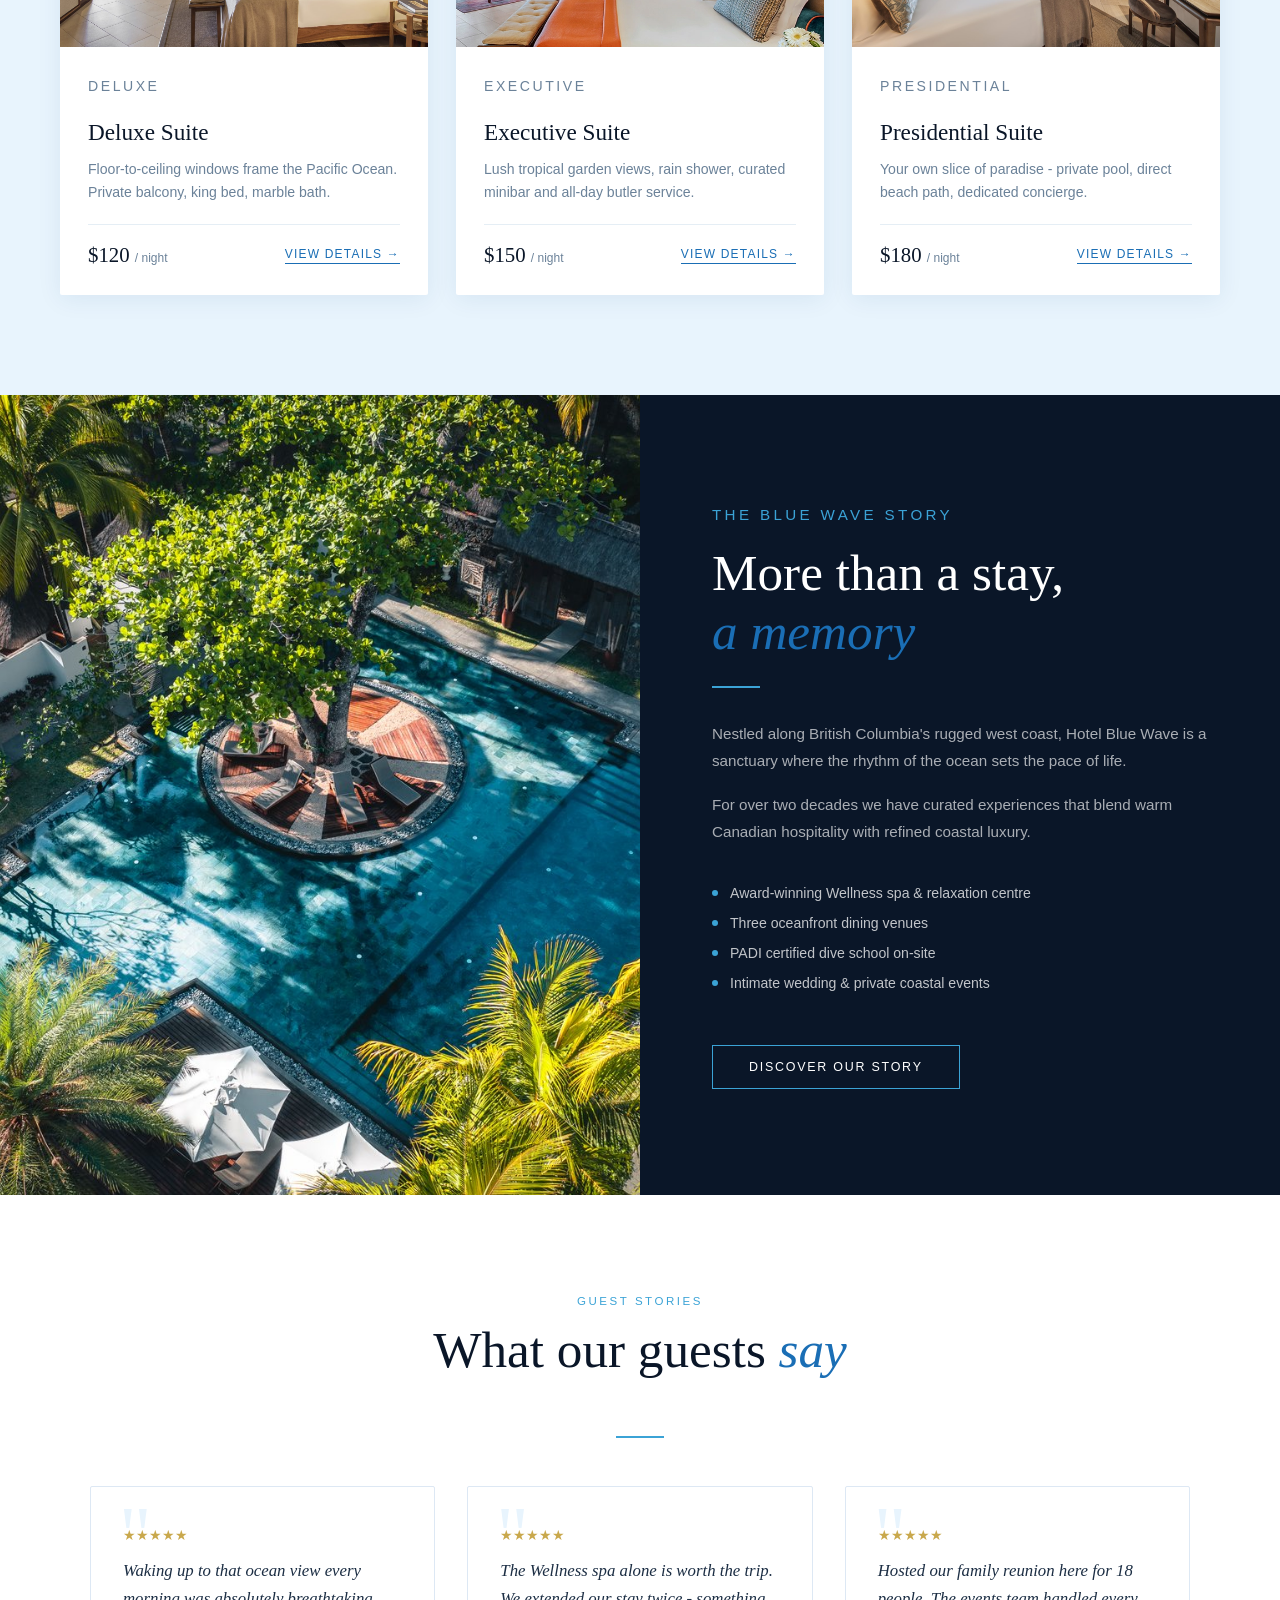
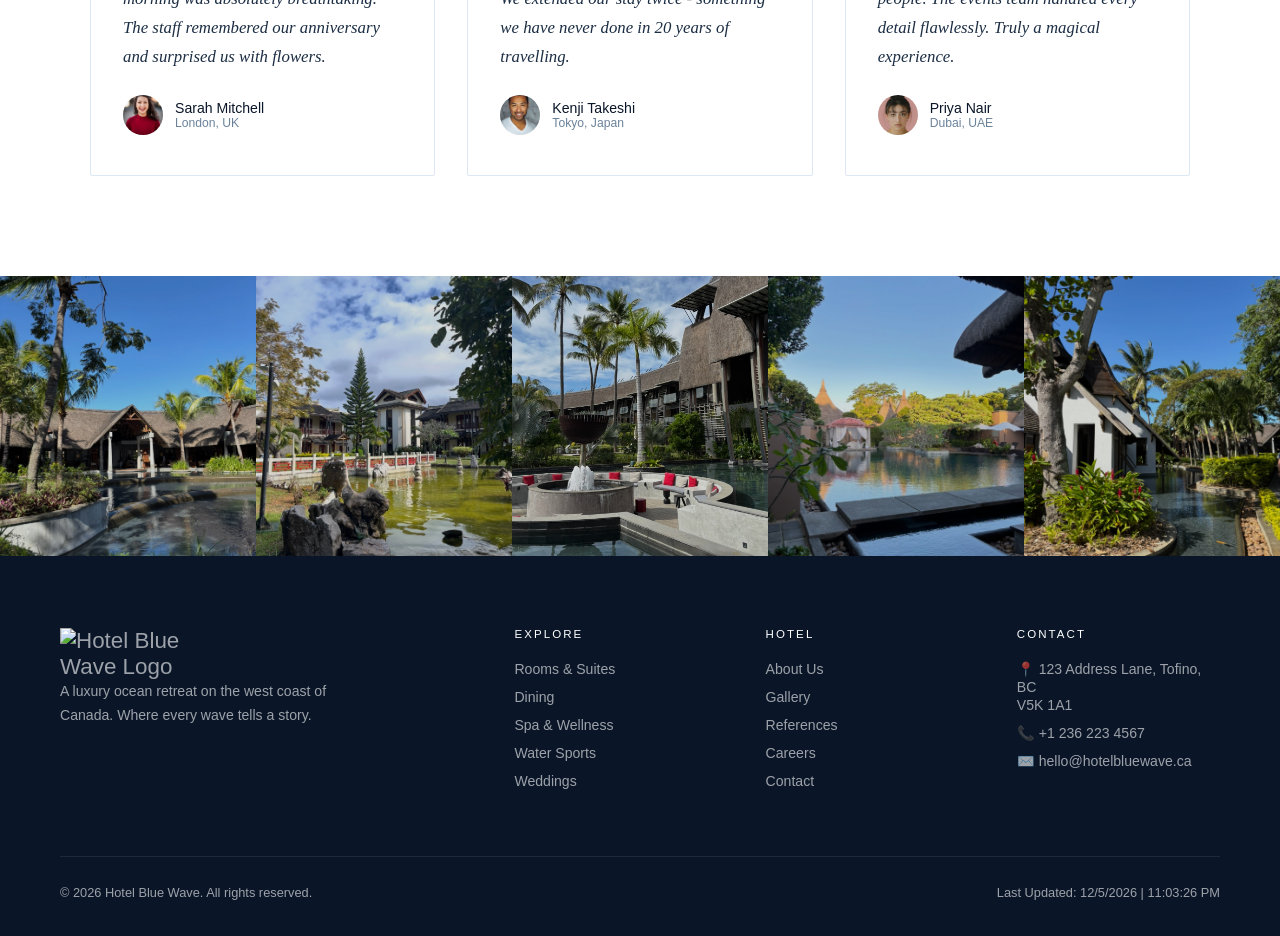
==== commit ec830348: "Update index.html" ====
--- a/index.html
+++ b/index.html
@@ -7,7 +7,7 @@
   <link href="logo.ico" type="image/x-icon" rel="icon">
   <link rel="preconnect" href="https://fonts.googleapis.com">
   <link href="https://fonts.googleapis.com/css2?family=Cormorant+Garamond:ital,wght@0,300;0,400;0,600;1,300;1,400&family=DM+Sans:wght@300;400;500&display=swap" rel="stylesheet">
-  <link rel="stylesheet" href="assets/css/index_styles.css">
+  <link rel="stylesheet"type = "text/css"  href="index_styles.css">
 </head>
 <body>
 
--- a/index_styles.css
+++ b/index_styles.css
@@ -0,0 +1,541 @@
+/* ─── CSS Variables ──────────────────────────────────────── */
+:root {
+  --navy:   #0a1628;
+  --ocean:  #0d3b6e;
+  --sky:    #1a6eb5;
+  --aqua:   #3ba3d6;
+  --foam:   #e8f4fd;
+  --white:  #ffffff;
+  --gold:   #c9a84c;
+  --text:   #1c2e44;
+  --muted:  #6b8299;
+  --serif:  'Cormorant Garamond', Georgia, serif;
+  --sans:   'DM Sans', sans-serif;
+}
+
+/* ─── Reset ──────────────────────────────────────────────── */
+*,
+*::before,
+*::after { 
+    margin: 0; 
+    padding: 0; 
+    box-sizing: border-box; 
+}
+
+html  { 
+    scroll-behavior: smooth; 
+}
+
+body  { 
+    font-family: var(--sans); 
+    color: var(--text); 
+    background: var(--white); 
+    overflow-x: hidden; 
+}
+
+img   { 
+    display: block; 
+    width: 100%; 
+}
+
+a     { 
+    text-decoration: none; 
+    color: inherit; 
+}
+
+/* ─── Navbar ─────────────────────────────────────────────── */
+.navbar {
+  position: fixed; top: 0; left: 0; width: 100%; z-index: 100;
+  display: flex; justify-content: space-between; align-items: center;
+  padding: 22px 60px;
+  transition: background .4s, backdrop-filter .4s, box-shadow .4s;
+}
+
+.navbar.navbar--solid {
+  background: rgba(10,22,40,.92);
+  backdrop-filter: blur(12px);
+  box-shadow: 0 2px 24px rgba(0,0,0,.3);
+}
+
+.logo img {
+  height: 54px;
+  width: auto;
+  display: block;
+}
+
+.nav-links { 
+  list-style: none; 
+  display: flex; 
+  gap: 36px; 
+}
+
+.nav-links li a {
+  font-family: var(--sans); 
+  font-size: .82rem; 
+  font-weight: 500;
+  letter-spacing: .12em; 
+  text-transform: uppercase;
+  color: rgba(255,255,255,.85); 
+  position: relative; 
+  padding-bottom: 4px;
+  transition: color .25s;
+}
+
+.nav-links li a::after {
+  content: ''; 
+  position: absolute; 
+  bottom: 0; 
+  left: 0;
+  width: 0; 
+  height: 1px; 
+  background: var(--aqua);
+  transition: width .3s;
+}
+
+.nav-links li a:hover,
+.nav-links li a.active { 
+  color: var(--white); 
+}
+
+.nav-links li a:hover::after,
+.nav-links li a.active::after { 
+  width: 100%; 
+}
+
+.book-btn {
+  font-family: var(--sans); 
+  font-size: .78rem; 
+  font-weight: 500;
+  letter-spacing: .14em; 
+  text-transform: uppercase;
+  padding: 11px 26px; 
+  border: 1.5px solid var(--aqua);
+  background: transparent; 
+  color: var(--white); 
+  cursor: pointer;
+  transition: background .25s, color .25s;
+}
+
+.book-btn:hover { 
+  background: var(--aqua); 
+  color: var(--white); 
+}
+
+/* HAMBURGER */
+.hamburger {
+  display: none;
+  flex-direction: column;
+  justify-content: center;
+  gap: 5px;
+  background: none;
+  border: none;
+  cursor: pointer;
+  padding: 6px;
+  z-index: 200;
+}
+
+.hamburger span {
+  display: block;
+  width: 24px;
+  height: 2px;
+  background: #fff;
+  transition: transform .3s, opacity .3s;
+}
+
+.navbar.menu-open .hamburger span:nth-child(1) {
+  transform: translateY(7px) rotate(45deg);
+}
+
+.navbar.menu-open .hamburger span:nth-child(2) {
+  opacity: 0;
+}
+
+.navbar.menu-open .hamburger span:nth-child(3) {
+  transform: translateY(-7px) rotate(-45deg);
+}
+
+/* ─── Shared Section Helpers ─────────────────────────────── */
+section { padding: 100px 60px; }
+.section-label {
+  font-size: .72rem; font-weight: 500; letter-spacing: .22em;
+  text-transform: uppercase; color: var(--aqua); margin-bottom: 14px;
+}
+.section-title {
+  font-family: var(--serif); font-size: clamp(2rem, 4vw, 3.2rem);
+  font-weight: 300; line-height: 1.15; color: var(--navy);
+}
+.section-title em { font-style: italic; color: var(--sky); }
+.divider {
+  width: 48px; height: 2px; background: var(--aqua); margin: 24px 0 32px;
+}
+
+/* ─── Footer ─────────────────────────────────────────────── */
+footer {
+  background: var(--navy); color: rgba(255,255,255,.6);
+  padding: 72px 60px 36px;
+}
+
+.footer-logo{
+  width: 180px;
+}
+
+.footer-grid {
+  display: grid; grid-template-columns: 2fr 1fr 1fr 1fr; gap: 48px;
+  margin-bottom: 56px;
+}
+.footer-brand { font-size: 1.4rem; margin-bottom: 16px; display: block; }
+.footer-brand p { font-size: .88rem; line-height: 1.7; max-width: 280px; }
+.footer-col h4 {
+  font-family: var(--sans); font-size: .72rem; font-weight: 500;
+  letter-spacing: .18em; text-transform: uppercase; color: var(--white);
+  margin-bottom: 20px;
+}
+.footer-col ul { list-style: none; }
+
+.footer-col ul li { margin-bottom: 10px; }
+.footer-col ul li a { font-size: .88rem; transition: color .2s; }
+.footer-col ul li a:hover { color: var(--aqua); }
+.footer-bottom {
+  border-top: 1px solid rgba(255,255,255,.08); padding-top: 28px;
+  display: flex; justify-content: space-between; font-size: .8rem;
+}
+
+/* INDEX PAGE STYLES */
+
+/* ─── Hero ───────────────────────────────────────────────── */
+.hero {
+  position: relative; height: 100vh; overflow: hidden;
+  display: flex; align-items: center; justify-content: center;
+}
+.hero-bg {
+  position: absolute; inset: 0;
+  background: url('../images/hero-bg.avif') center/cover no-repeat;
+  transform: scale(1.08);
+  animation: slowZoom 18s ease-out forwards;
+}
+@keyframes slowZoom { to { transform: scale(1); } }
+.hero-overlay {
+  position: absolute; inset: 0;
+  background: linear-gradient(to bottom,
+    rgba(10,22,40,.55) 0%,
+    rgba(10,22,40,.25) 50%,
+    rgba(10,22,40,.65) 100%);
+}
+.hero-content {
+  position: relative; z-index: 2;
+  text-align: center; color: var(--white);
+  padding: 0 20px;
+  animation: fadeUp .9s .3s both;
+}
+@keyframes fadeUp {
+  from { opacity: 0; transform: translateY(28px); }
+  to   { opacity: 1; transform: translateY(0); }
+}
+.hero-eyebrow {
+  font-family: var(--sans); font-size: .75rem; font-weight: 500;
+  letter-spacing: .25em; text-transform: uppercase;
+  color: var(--aqua); margin-bottom: 18px;
+}
+.hero-content h1 {
+  font-family: var(--serif); font-size: clamp(2.8rem, 6vw, 5.5rem);
+  font-weight: 300; line-height: 1.1; margin-bottom: 18px;
+}
+.hero-content h1 em { font-style: italic; color: var(--aqua); }
+.hero-content p {
+  font-size: 1.05rem; font-weight: 300; color: rgba(255,255,255,.8);
+  margin-bottom: 48px; letter-spacing: .03em;
+}
+
+/* Booking Bar */
+.booking-bar {
+  background: rgba(255,255,255,.96);
+  backdrop-filter: blur(8px);
+  border-radius: 4px; padding: 10px 14px;
+  display: inline-flex; gap: 0; align-items: stretch;
+  box-shadow: 0 20px 60px rgba(0,0,0,.25);
+  max-width: 850px; width: 100%;
+}
+.booking-field {
+  display: flex; flex-direction: column; align-items: flex-start;
+  padding: 10px 20px; flex: 1; border-right: 1px solid #dde8f0;
+}
+.booking-field:last-of-type { border-right: none; }
+.booking-field label {
+  font-size: .65rem; font-weight: 500; letter-spacing: .12em;
+  text-transform: uppercase; color: var(--muted); margin-bottom: 4px;
+}
+.booking-field input,
+.booking-field select {
+  border: none; outline: none; background: transparent;
+  font-family: var(--sans); font-size: .9rem; color: var(--text);
+  width: 100%; cursor: pointer;
+}
+.booking-field select { appearance: none; }
+.booking-bar .search-btn {
+  background: var(--ocean); color: var(--white);
+  border: none; padding: 14px 30px; cursor: pointer;
+  font-family: var(--sans); font-size: .78rem; font-weight: 500;
+  letter-spacing: .12em; text-transform: uppercase; border-radius: 2px;
+  transition: background .25s; white-space: nowrap;
+  align-self: center; margin-left: 8px;
+}
+
+.booking-field #room-type {
+  width: fit-content;
+}
+
+.booking-bar .search-btn:hover { background: var(--sky); }
+
+/* Scroll Hint */
+.scroll-hint {
+  position: absolute; bottom: 36px; left: 50%; transform: translateX(-50%);
+  display: flex; flex-direction: column; align-items: center; gap: 8px;
+  color: rgba(255,255,255,.6); font-size: .7rem;
+  letter-spacing: .15em; text-transform: uppercase;
+  animation: fadeUp .9s .8s both;
+}
+.scroll-hint .line {
+  width: 1px; height: 40px; background: rgba(255,255,255,.4);
+  animation: scrollLine 1.6s ease-in-out infinite;
+}
+@keyframes scrollLine {
+  0%   { transform: scaleY(0); transform-origin: top; }
+  50%  { transform: scaleY(1); transform-origin: top; }
+  51%  { transform: scaleY(1); transform-origin: bottom; }
+  100% { transform: scaleY(0); transform-origin: bottom; }
+}
+
+/* ─── Features Strip ─────────────────────────────────────── */
+.features {
+  background: var(--navy); padding: 0;
+  display: grid; grid-template-columns: repeat(4, 1fr);
+}
+.feature-item {
+  padding: 48px 36px; border-right: 1px solid rgba(255,255,255,.07);
+  transition: background .3s;
+}
+.feature-item:last-child { border-right: none; }
+.feature-item:hover { background: rgba(255,255,255,.04); }
+.feature-icon { font-size: 1.8rem; margin-bottom: 16px; }
+.feature-item h3 {
+  font-family: var(--serif); font-size: 1.2rem; color: var(--white);
+  margin-bottom: 8px; font-weight: 400;
+}
+.feature-item p { font-size: .84rem; color: rgba(255,255,255,.5); line-height: 1.6; }
+
+/* ─── Rooms ──────────────────────────────────────────────── */
+.rooms { background: var(--foam); }
+.rooms-header { text-align: center; margin-bottom: 56px; }
+.rooms-header .divider { margin: 24px auto 0; }
+.rooms-grid {
+  display: grid; grid-template-columns: repeat(3, 1fr); gap: 28px;
+  max-width: 1200px; margin: 0 auto;
+}
+.room-card {
+  background: var(--white); border-radius: 2px; overflow: hidden;
+  box-shadow: 0 4px 24px rgba(13,59,110,.08);
+  transition: transform .35s, box-shadow .35s;
+}
+.room-card:hover { transform: translateY(-8px); box-shadow: 0 16px 48px rgba(13,59,110,.16); }
+.room-img { height: 240px; overflow: hidden; }
+.room-img img { height: 100%; object-fit: cover; transition: transform .5s; }
+.room-card:hover .room-img img { transform: scale(1.06); }
+.room-info { padding: 28px; }
+.room-type {
+  font-size: .68rem; font-weight: 500; letter-spacing: .18em;
+  text-transform: uppercase; color: var(--aqua); margin-bottom: 8px;
+}
+.room-info h3 {
+  font-family: var(--serif); font-size: 1.45rem; color: var(--navy);
+  font-weight: 400; margin-bottom: 12px;
+}
+.room-info p { font-size: .88rem; color: var(--muted); line-height: 1.65; margin-bottom: 20px; }
+.room-footer {
+  display: flex; justify-content: space-between; align-items: center;
+  padding-top: 18px; border-top: 1px solid #e5eef5;
+}
+.room-price { font-family: var(--serif); font-size: 1.3rem; color: var(--navy); }
+.room-price span { font-size: .75rem; color: var(--muted); font-family: var(--sans); }
+.room-btn {
+  font-size: .75rem; font-weight: 500; letter-spacing: .1em; text-transform: uppercase;
+  color: var(--sky); border-bottom: 1px solid var(--sky); padding-bottom: 2px;
+  transition: color .2s;
+}
+.room-btn:hover { color: var(--ocean); border-color: var(--ocean); }
+
+/* ─── Experience / Split Section ─────────────────────────── */
+.experience {
+  display: grid; grid-template-columns: 1fr 1fr; gap: 0; padding: 0;
+}
+.exp-image { height: 800px; overflow: hidden; }
+.exp-image img { height: 100%; object-fit: cover; }
+.exp-content {
+  background: var(--navy); padding: 80px 72px;
+  display: flex; flex-direction: column; justify-content: center;
+}
+.exp-content .section-label { color: var(--aqua); }
+.exp-content .section-title { color: var(--white); }
+.exp-content .divider { background: var(--aqua); }
+.exp-content p {
+  color: rgba(255,255,255,.65); font-size: .95rem;
+  line-height: 1.8; margin-bottom: 16px;
+}
+.exp-list { list-style: none; margin: 24px 0 40px; }
+.exp-list li {
+  display: flex; align-items: center; gap: 12px;
+  color: rgba(255,255,255,.75); font-size: .88rem; margin-bottom: 14px;
+}
+.exp-list li::before {
+  content: ''; display: block; width: 6px; height: 6px;
+  border-radius: 50%; background: var(--aqua); flex-shrink: 0;
+}
+.cta-btn {
+  display: inline-block; padding: 14px 36px;
+  background: transparent; border: 1.5px solid var(--aqua);
+  color: var(--white); font-family: var(--sans); font-size: .78rem;
+  font-weight: 500; letter-spacing: .14em; text-transform: uppercase;
+  cursor: pointer; transition: background .25s, color .25s; width: fit-content;
+}
+.cta-btn:hover { background: var(--aqua); }
+
+/* ─── Testimonials ───────────────────────────────────────── */
+.testimonials { background: var(--white); text-align: center; }
+.testimonials .section-title { margin-bottom: 56px; }
+.testimonials .divider { margin: 24px auto 48px; }
+.testi-grid {
+  display: grid; grid-template-columns: repeat(3, 1fr); gap: 32px;
+  max-width: 1100px; margin: 0 auto;
+}
+.testi-card {
+  padding: 40px 32px; border: 1px solid #dde8f4; border-radius: 2px;
+  text-align: left; position: relative; transition: box-shadow .3s;
+}
+.testi-card:hover { box-shadow: 0 8px 32px rgba(13,59,110,.1); }
+.quote-mark {
+  font-family: var(--serif); font-size: 5rem; line-height: .6;
+  color: var(--foam); position: absolute; top: 24px; left: 28px;
+}
+.testi-card p {
+  font-family: var(--serif); font-size: 1.05rem; font-style: italic;
+  color: var(--text); line-height: 1.7; margin-bottom: 24px;
+  position: relative; z-index: 1;
+}
+.testi-author { display: flex; align-items: center; gap: 12px; }
+.testi-avatar {
+  width: 40px; height: 40px; border-radius: 50%;
+  overflow: hidden; flex-shrink: 0; background: var(--foam);
+}
+.testi-avatar img { height: 100%; object-fit: cover; }
+.testi-name { font-size: .88rem; font-weight: 500; color: var(--navy); }
+.testi-loc  { font-size: .76rem; color: var(--muted); }
+.stars { color: var(--gold); font-size: .9rem; margin-bottom: 14px; }
+
+/* ─── Gallery Strip ──────────────────────────────────────── */
+.gallery {
+  padding: 0; display: grid;
+  grid-template-columns: repeat(5, 1fr); height: 280px;
+}
+.gallery-item { overflow: hidden; cursor: pointer; }
+.gallery-item img {
+  height: 100%; object-fit: cover;
+  transition: transform .5s, filter .5s; filter: brightness(.85);
+}
+.gallery-item:hover img { transform: scale(1.1); filter: brightness(1); }
+
+
+/* ══════════════════════════════════════════════════════════
+   RESPONSIVE — Mobile & Tablet
+   ══════════════════════════════════════════════════════════ */
+@media (max-width: 1024px) {
+  .rooms-grid       { grid-template-columns: repeat(2, 1fr); }
+  .team-grid        { grid-template-columns: repeat(2, 1fr); }
+  .values-grid      { grid-template-columns: repeat(2, 1fr); }
+  .features         { grid-template-columns: repeat(2, 1fr); }
+  .footer-grid      { grid-template-columns: 1fr 1fr; }
+  .experience       { grid-template-columns: 1fr; }
+  .exp-image        { height: 360px; }
+  .intro            { grid-template-columns: 1fr; gap: 60px; }
+  .intro-badge      { bottom: -16px; left: -16px; }
+}
+
+@media (max-width: 860px) {
+  section           { padding: 72px 24px; }
+  
+  .navbar {
+    flex-wrap: wrap;
+    padding: 16px 24px;
+    align-items: center;
+  }
+
+  .hamburger {
+    display: flex;
+  }
+
+  .nav-links {
+    display: none;
+    flex-direction: column;
+    gap: 0;
+    width: 100%;
+    margin-top: 18px;
+    padding: 18px 0 22px;
+    border-top: 1px solid rgba(255,255,255,.12);
+    background: transparent;
+  }
+
+  .navbar.menu-open {
+    background: color(--navy);
+    backdrop-filter: blur(14px);
+    box-shadow: 0 8px 30px rgba(10, 22, 40, 0.12);
+  }
+
+  .navbar.menu-open .nav-links {
+    display: flex;
+    background: transparent;
+    border-top: 1px solid rgba(10, 22, 40, 0.12);
+  }
+
+  .nav-links li {
+    width: 100%;
+    list-style: none;
+  }
+
+  .nav-links li a {
+    display: block;
+    width: 100%;
+    padding: 16px 0;
+    background: transparent;
+  }
+
+  .book-btn {
+    display: none;
+  }
+
+  .rooms-grid       { grid-template-columns: 1fr; }
+  .testi-grid       { grid-template-columns: 1fr; }
+  .team-grid        { grid-template-columns: 1fr 1fr; }
+  .values-grid      { grid-template-columns: 1fr; }
+  .features         { grid-template-columns: 1fr 1fr; }
+  .stats-bar        { grid-template-columns: 1fr 1fr; gap: 32px; padding: 48px 24px; }
+  .stat-item        { border-right: none; border-bottom: 1px solid #cde4f2; padding-bottom: 24px; }
+  .stat-item:nth-child(odd)  { border-right: 1px solid #cde4f2; }
+  .stat-item:last-child      { border-bottom: none; }
+  .gallery          { grid-template-columns: repeat(3, 1fr); height: 200px; }
+  .gallery-item:nth-child(n+4) { display: none; }
+  .booking-bar      { flex-direction: column; }
+  .booking-field    { border-right: none; border-bottom: 1px solid #dde8f0; }
+  .booking-field:last-of-type { border-bottom: none; }
+  .booking-bar .search-btn { margin: 8px 0 0; width: 100%; }
+  .footer-grid      { grid-template-columns: 1fr; }
+  .footer-bottom    { flex-direction: column; gap: 8px; }
+  .awards-row       { gap: 32px; }
+  .exp-content      { padding: 52px 28px; }
+  .page-hero-content { padding: 0 24px; }
+  .cta-banner       { padding: 72px 24px; }
+  .cta-buttons      { flex-direction: column; align-items: center; }
+}
+
+@media (max-width: 480px) {
+  .team-grid        { grid-template-columns: 1fr; }
+  .features         { grid-template-columns: 1fr; }
+  .hero-content h1  { font-size: 2.4rem; }
+}
